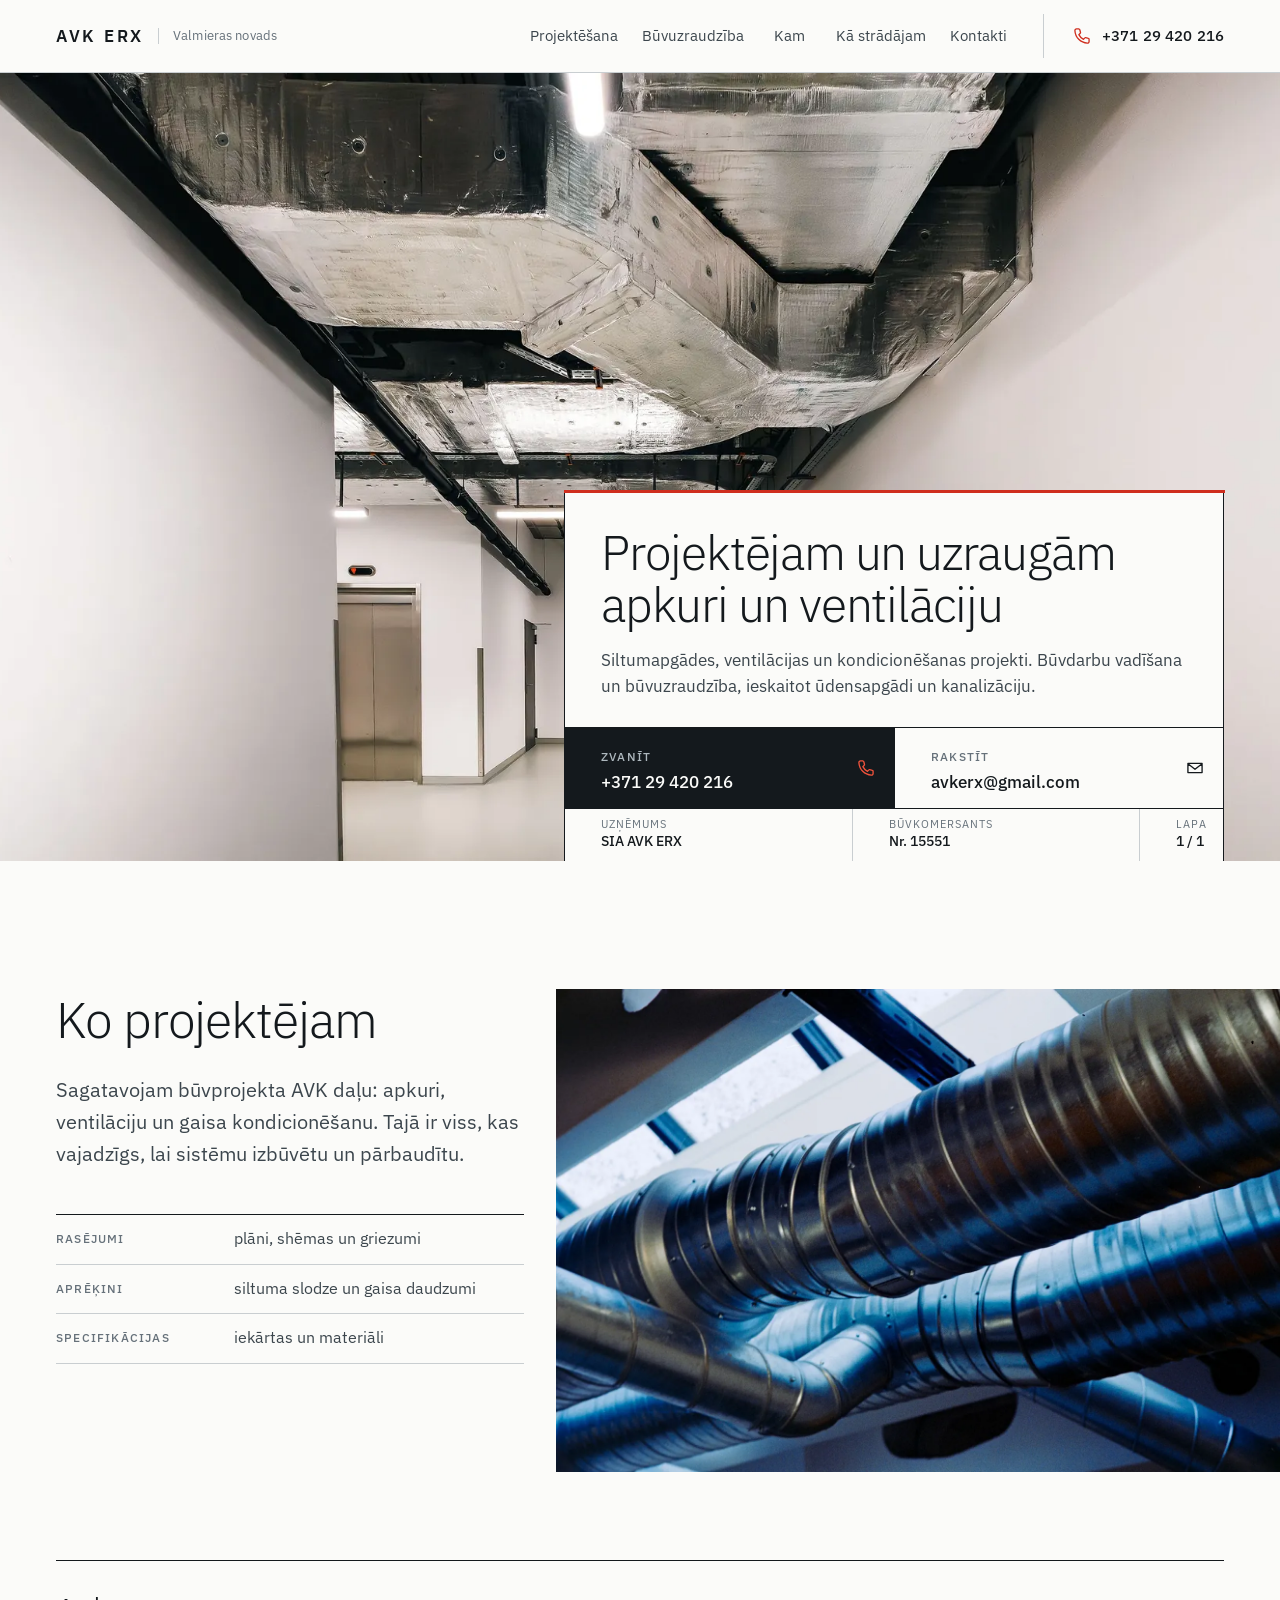
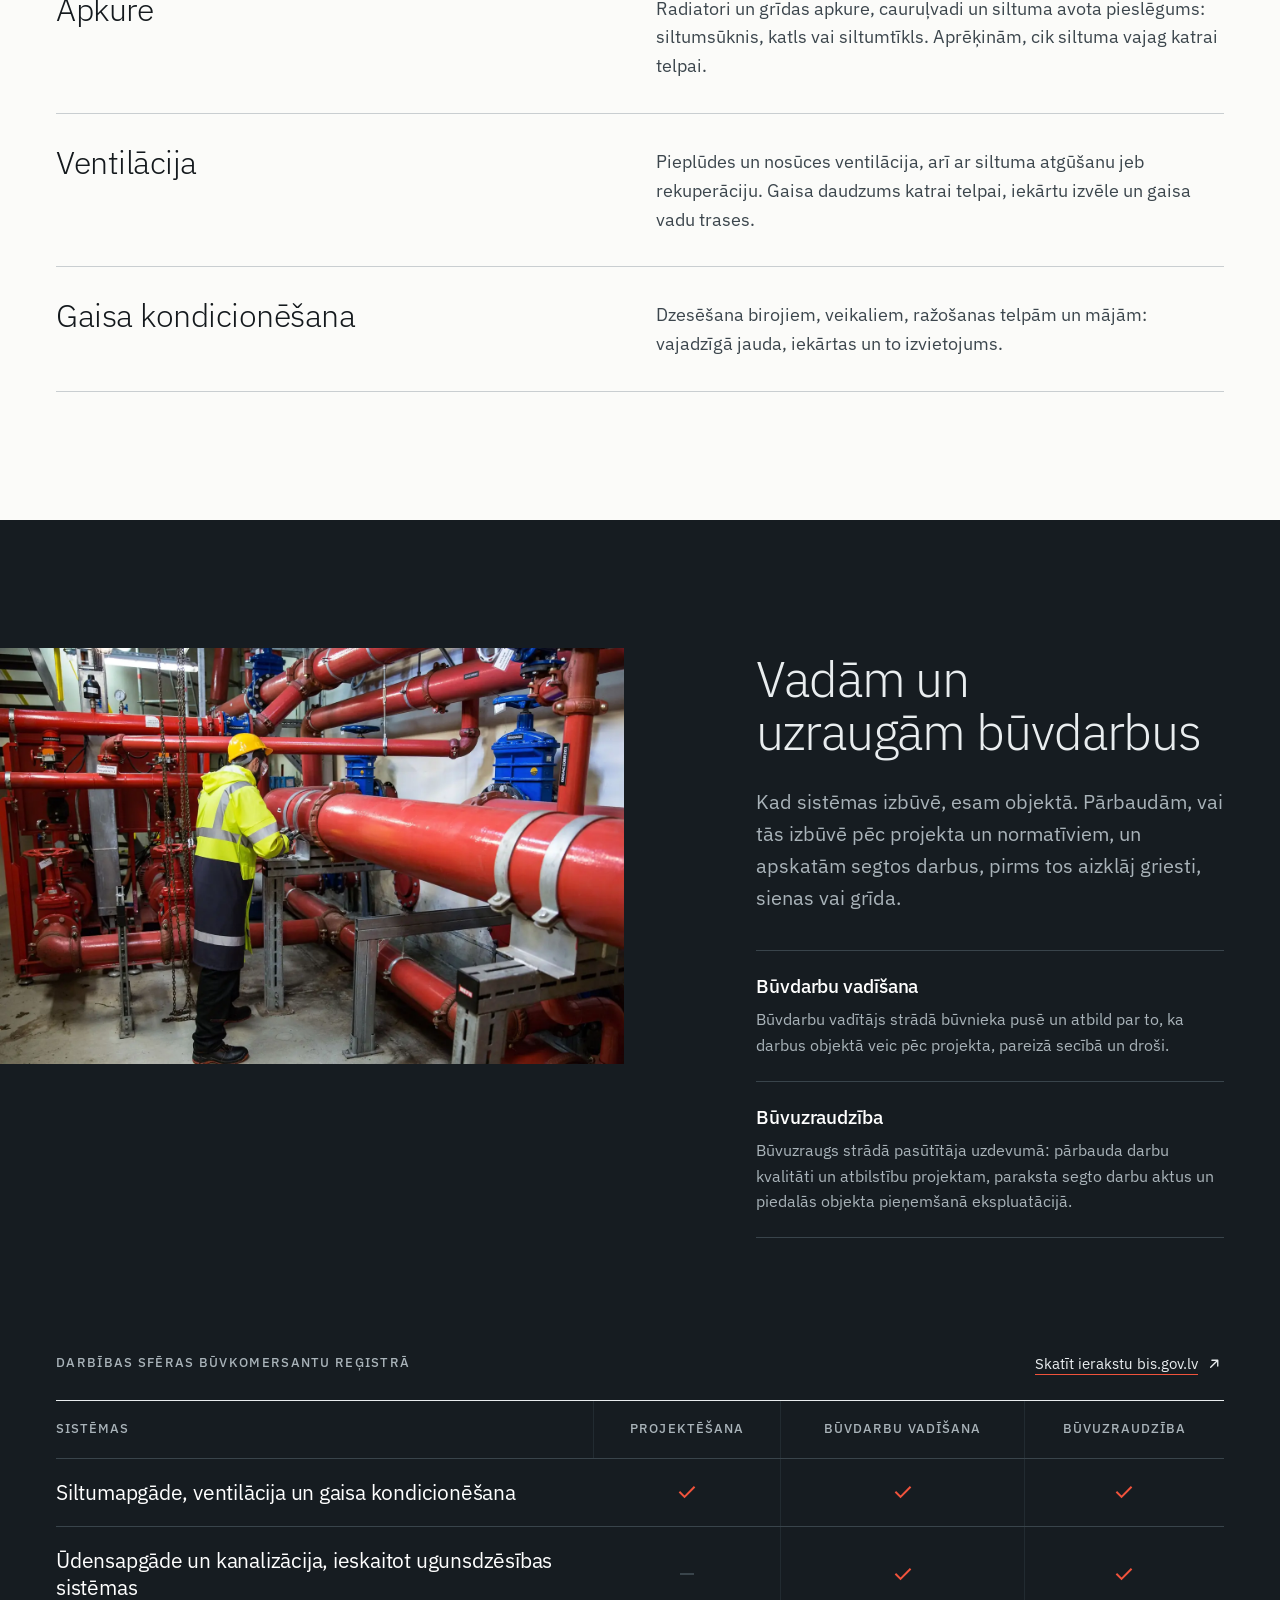
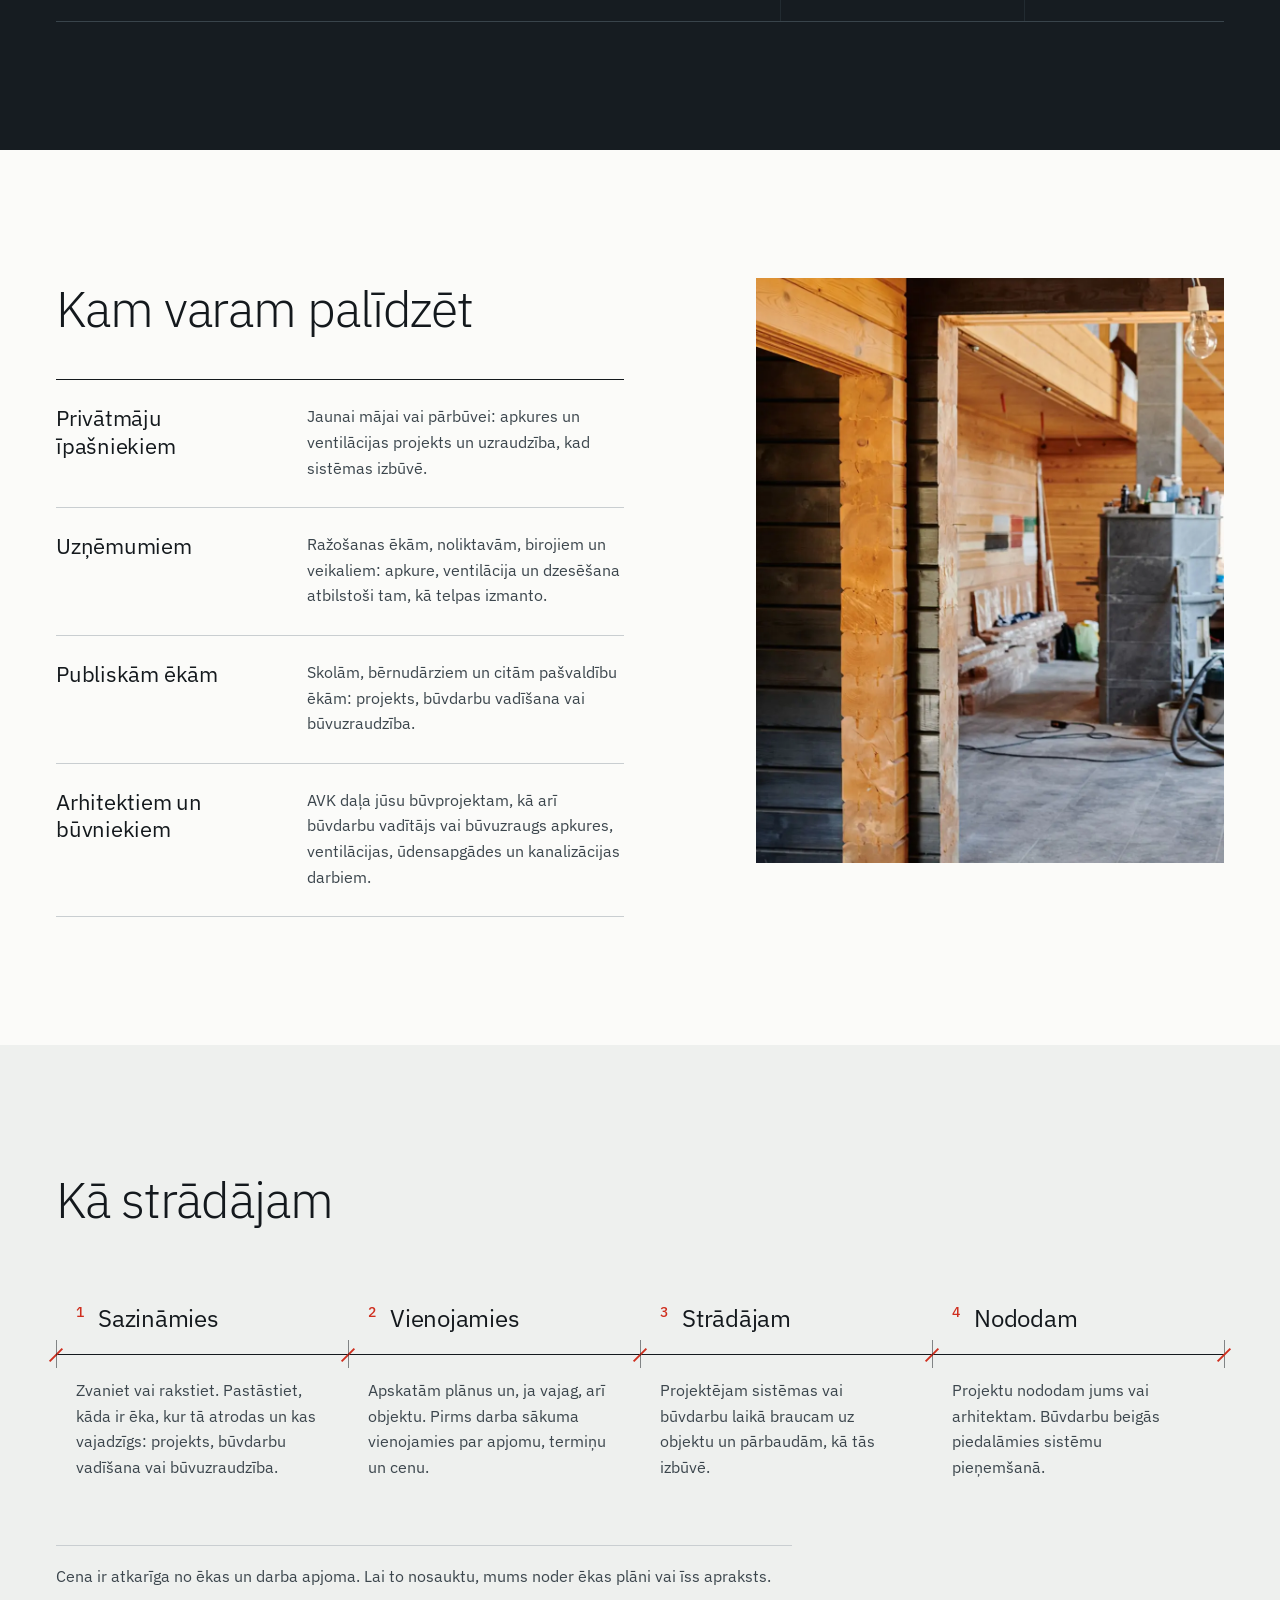
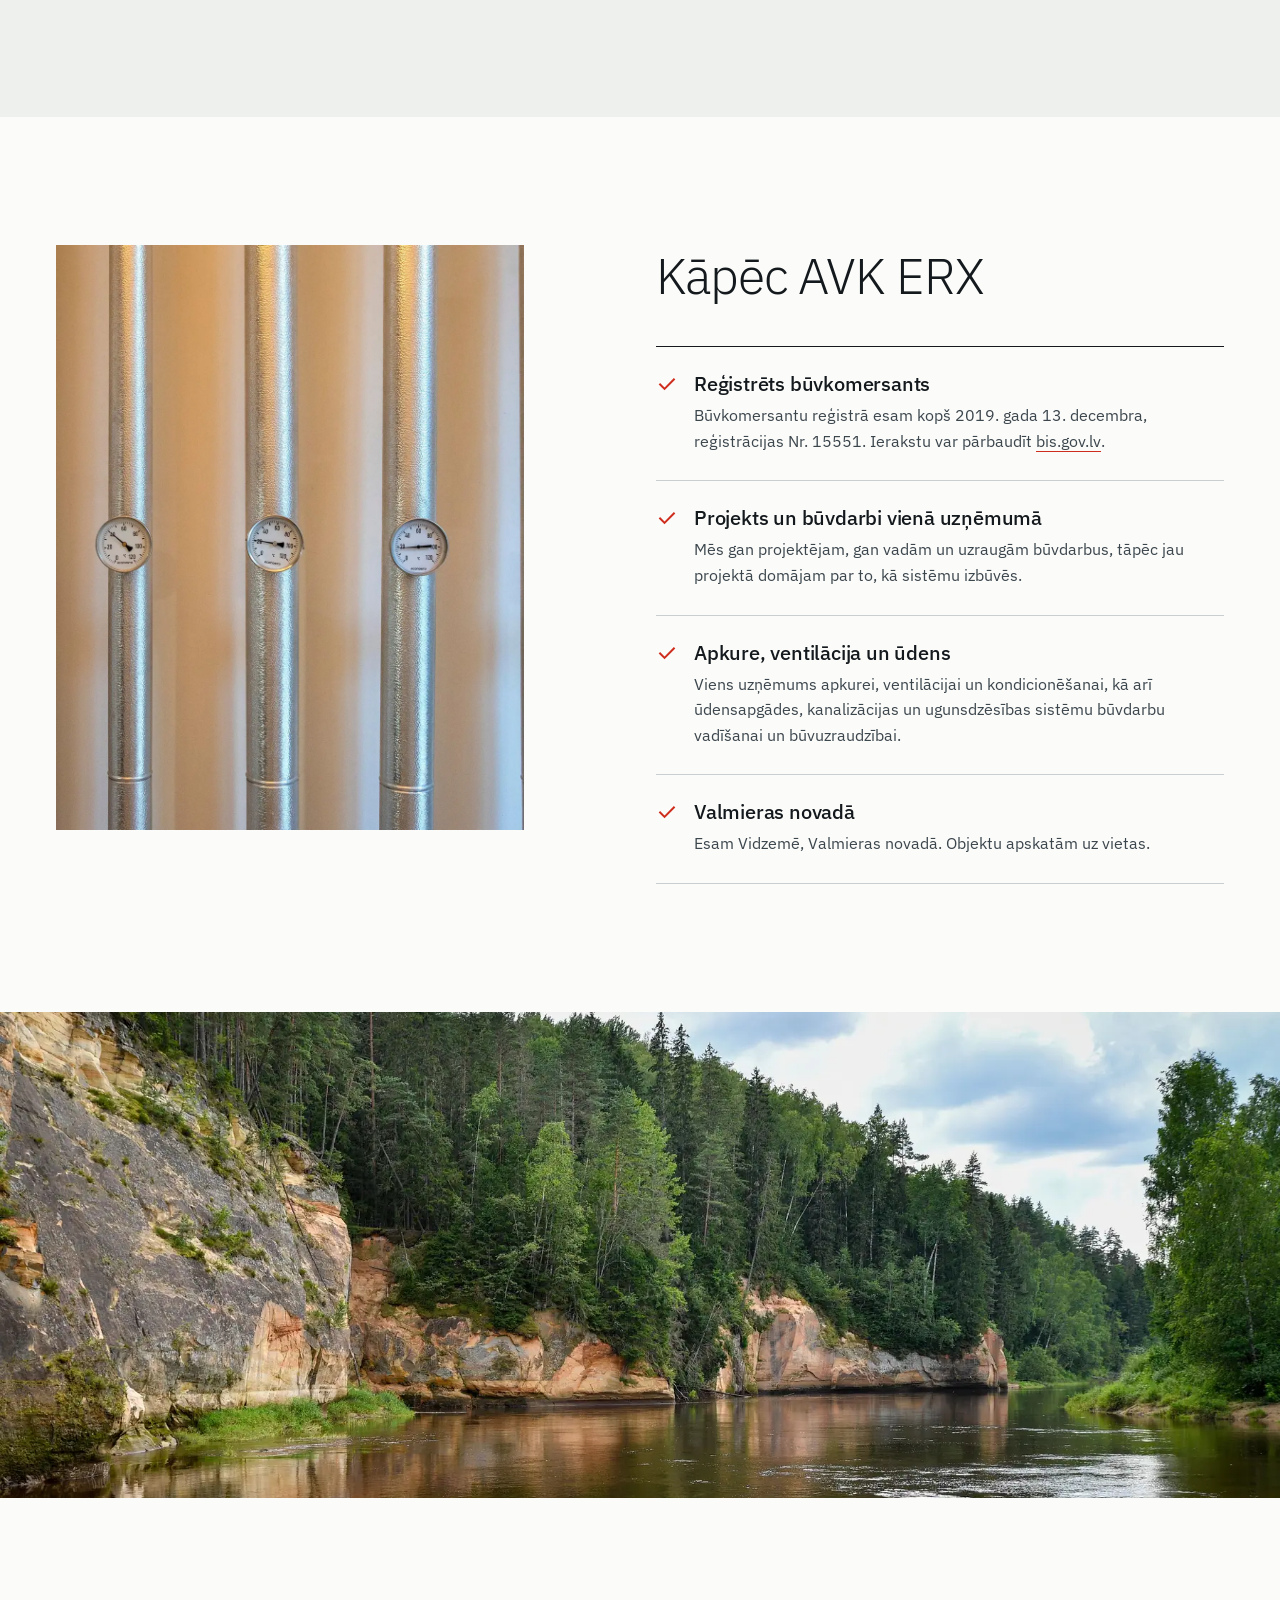
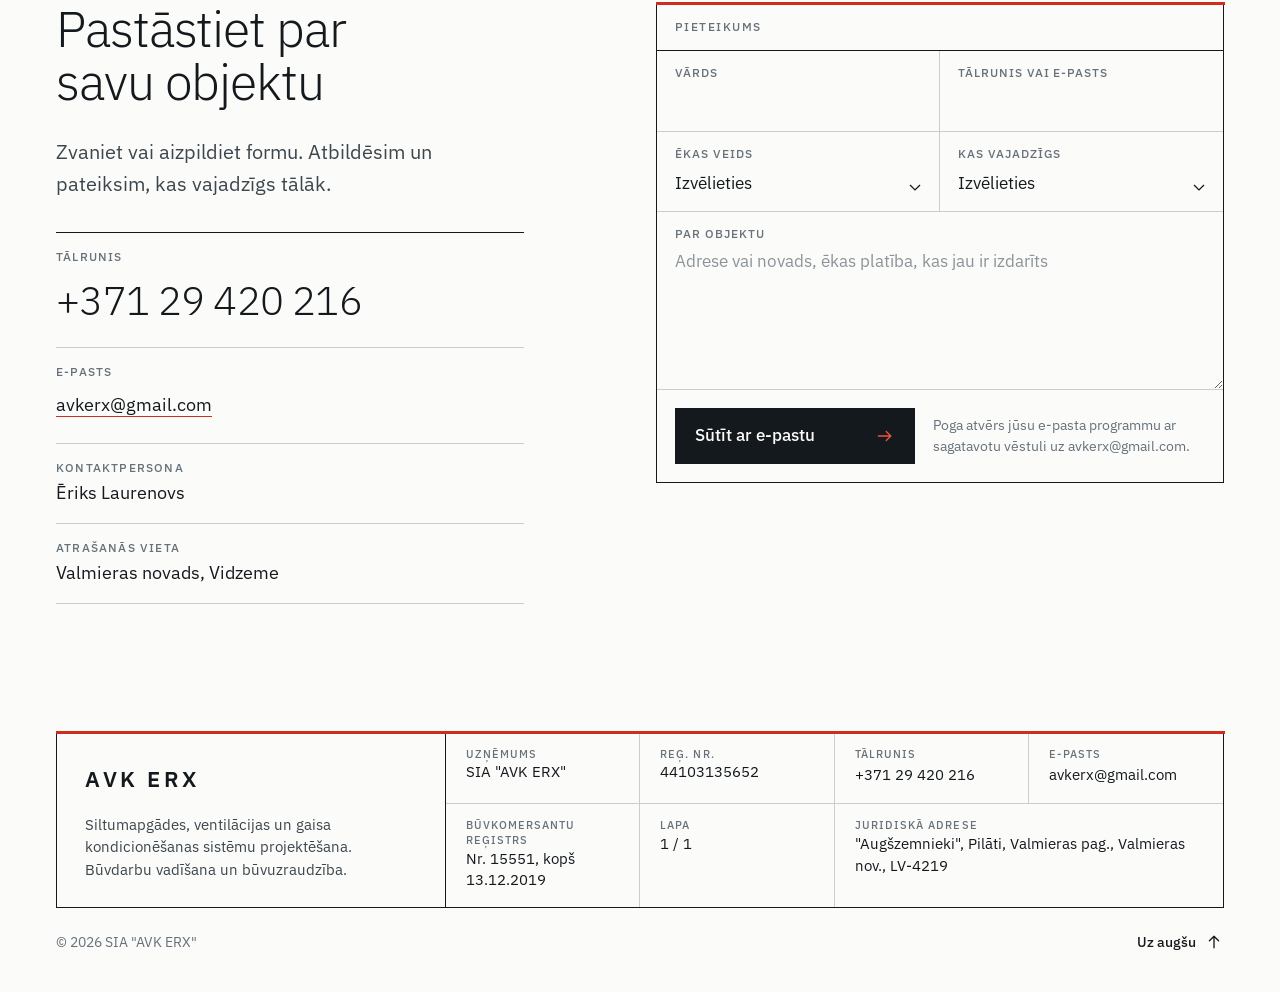
==== index.html @ 00ef5e07 "Homepage concept avk-erx" ====
<!doctype html>
<html lang="lv">
<head>
<meta charset="utf-8">
<meta name="viewport" content="width=device-width, initial-scale=1">
<title>AVK ERX: apkures un ventilācijas projektēšana un būvuzraudzība, Valmieras novads</title>
<meta name="description" content="SIA AVK ERX projektē siltumapgādes, ventilācijas un kondicionēšanas sistēmas, vada un uzrauga būvdarbus. Valmieras novads, tālr. +371 29 420 216.">
<meta name="robots" content="noindex">
<meta name="theme-color" content="#FBFBF9">
<meta property="og:type" content="website">
<meta property="og:locale" content="lv_LV">
<meta property="og:title" content="AVK ERX: apkures un ventilācijas projektēšana un būvuzraudzība">
<meta property="og:description" content="Siltumapgādes, ventilācijas un gaisa kondicionēšanas sistēmu projekti. Būvdarbu vadīšana un būvuzraudzība. Valmieras novads.">
<link rel="icon" href="favicon.svg" type="image/svg+xml">
<link rel="icon" href="favicon-32.png" sizes="32x32" type="image/png">
<link rel="apple-touch-icon" href="apple-touch-icon.png">
<link rel="preload" href="fonts/plex-latin-wght-normal.woff2" as="font" type="font/woff2" crossorigin>
<link rel="preload" href="fonts/plex-latin-ext-wght-normal.woff2" as="font" type="font/woff2" crossorigin>
<link rel="stylesheet" href="styles.css">
<script type="application/ld+json">
{
  "@context": "https://schema.org",
  "@type": "LocalBusiness",
  "name": "AVK ERX",
  "legalName": "SIA \"AVK ERX\"",
  "description": "Siltumapgādes, ventilācijas un gaisa kondicionēšanas sistēmu projektēšana; šo sistēmu būvdarbu vadīšana un būvuzraudzība; ūdensapgādes un kanalizācijas sistēmu (ieskaitot ugunsdzēsības sistēmas) būvdarbu vadīšana un būvuzraudzība.",
  "telephone": "+37129420216",
  "email": "avkerx@gmail.com",
  "address": {
    "@type": "PostalAddress",
    "streetAddress": "\"Augšzemnieki\", Pilāti",
    "addressLocality": "Valmieras pagasts",
    "addressRegion": "Valmieras novads",
    "postalCode": "LV-4219",
    "addressCountry": "LV"
  },
  "identifier": [
    {"@type": "PropertyValue", "propertyID": "Uzņēmumu reģistra reģistrācijas numurs", "value": "44103135652"},
    {"@type": "PropertyValue", "propertyID": "Būvkomersanta reģistrācijas numurs", "value": "15551"}
  ],
  "knowsAbout": [
    "Siltumapgādes, ventilācijas un gaisa kondicionēšanas sistēmu projektēšana",
    "Siltumapgādes, ventilācijas un gaisa kondicionēšanas sistēmu būvdarbu vadīšana un būvuzraudzība",
    "Ūdensapgādes un kanalizācijas sistēmu (ieskaitot ugunsdzēsības sistēmas) būvdarbu vadīšana un būvuzraudzība"
  ]
}
</script>
</head>
<body>
<a class="skip" href="#saturs">Pāriet uz saturu</a>

<header class="hdr">
  <div class="wrap hdr__in">
    <a class="brand" href="#sakums" aria-label="AVK ERX, uz lapas sākumu">
      <span class="brand__mark">AVK ERX</span>
      <span class="brand__place">Valmieras novads</span>
    </a>
    <nav class="nav" aria-label="Galvenā izvēlne">
      <a href="#projektesana">Projektēšana</a>
      <a href="#uzraudziba">Būvuzraudzība</a>
      <a href="#kam">Kam</a>
      <a href="#process">Kā strādājam</a>
      <a href="#kontakti">Kontakti</a>
    </nav>
    <a class="hdr__tel" href="tel:+37129420216">
      <svg class="ico" viewBox="0 0 24 24" aria-hidden="true"><path d="M8.2 3.5H5.4A1.9 1.9 0 0 0 3.5 5.6c.5 8.1 6.8 14.4 14.9 14.9a1.9 1.9 0 0 0 2.1-1.9v-2.8a1 1 0 0 0-.8-1l-3.3-.8a1 1 0 0 0-1 .3l-1.6 1.7a12.4 12.4 0 0 1-5.6-5.6l1.7-1.6a1 1 0 0 0 .3-1l-.8-3.3a1 1 0 0 0-1-.8z"/></svg>
      <span>+371 29 420 216</span>
    </a>
    <div class="hdr__mobile">
      <a class="iconbtn" href="tel:+37129420216" aria-label="Zvanīt +371 29 420 216">
        <svg class="ico" viewBox="0 0 24 24" aria-hidden="true"><path d="M8.2 3.5H5.4A1.9 1.9 0 0 0 3.5 5.6c.5 8.1 6.8 14.4 14.9 14.9a1.9 1.9 0 0 0 2.1-1.9v-2.8a1 1 0 0 0-.8-1l-3.3-.8a1 1 0 0 0-1 .3l-1.6 1.7a12.4 12.4 0 0 1-5.6-5.6l1.7-1.6a1 1 0 0 0 .3-1l-.8-3.3a1 1 0 0 0-1-.8z"/></svg>
      </a>
      <button class="menubtn" type="button" aria-expanded="false" aria-controls="izvelne">
        <svg class="ico ico--open" viewBox="0 0 24 24" aria-hidden="true"><path d="M4 8.5h16M4 15.5h16"/></svg>
        <svg class="ico ico--close" viewBox="0 0 24 24" aria-hidden="true"><path d="M6 6l12 12M18 6L6 18"/></svg>
        <span class="menubtn__t">Izvēlne</span>
      </button>
    </div>
  </div>
  <div class="menu" id="izvelne" hidden>
    <nav class="wrap menu__in" aria-label="Izvēlne">
      <a href="#projektesana">Projektēšana</a>
      <a href="#uzraudziba">Būvdarbu vadīšana un būvuzraudzība</a>
      <a href="#kam">Kam varam palīdzēt</a>
      <a href="#process">Kā strādājam</a>
      <a href="#kapec">Kāpēc AVK ERX</a>
      <a href="#kontakti">Kontakti</a>
      <div class="menu__contact">
        <a href="tel:+37129420216">+371 29 420 216</a>
        <a href="mailto:avkerx@gmail.com">avkerx@gmail.com</a>
      </div>
    </nav>
  </div>
</header>

<main id="saturs">

  <section class="hero" id="sakums" aria-labelledby="virsraksts">
    <picture class="hero__photo">
      <source media="(min-width: 640px)" srcset="img/hero-d.webp" width="1800" height="1013">
      <img src="img/hero-m.webp" width="960" height="1600" fetchpriority="high"
           alt="Gaitenis ar vēl atvērtiem griestiem: virs baltajām sienām redzami izolēti gaisa vadi un kabeļu trases">
    </picture>
    <div class="wrap hero__dock">
      <div class="tb">
        <h1 class="tb__title" id="virsraksts">Projektējam un uzraugām apkuri un ventilāciju</h1>
        <p class="tb__lead">Siltumapgādes, ventilācijas un kondicionēšanas projekti. Būvdarbu vadīšana un būvuzraudzība, ieskaitot ūdensapgādi un kanalizāciju.</p>
        <div class="tb__acts">
          <a class="tb__act tb__act--main" href="tel:+37129420216">
            <span class="tb__k">Zvanīt</span>
            <span class="tb__v">+371 29 420 216</span>
            <svg class="ico" viewBox="0 0 24 24" aria-hidden="true"><path d="M8.2 3.5H5.4A1.9 1.9 0 0 0 3.5 5.6c.5 8.1 6.8 14.4 14.9 14.9a1.9 1.9 0 0 0 2.1-1.9v-2.8a1 1 0 0 0-.8-1l-3.3-.8a1 1 0 0 0-1 .3l-1.6 1.7a12.4 12.4 0 0 1-5.6-5.6l1.7-1.6a1 1 0 0 0 .3-1l-.8-3.3a1 1 0 0 0-1-.8z"/></svg>
          </a>
          <a class="tb__act" href="mailto:avkerx@gmail.com">
            <span class="tb__k">Rakstīt</span>
            <span class="tb__v">avkerx@gmail.com</span>
            <svg class="ico" viewBox="0 0 24 24" aria-hidden="true"><path d="M3.5 6.5h17v11h-17z M3.5 7l8.5 6.5L20.5 7"/></svg>
          </a>
        </div>
        <dl class="tb__meta">
          <div><dt>Uzņēmums</dt><dd>SIA AVK ERX</dd></div>
          <div><dt>Būvkomersants</dt><dd>Nr. 15551</dd></div>
          <div class="tb__sheet"><dt>Lapa</dt><dd>1 / 1</dd></div>
        </dl>
      </div>
    </div>
  </section>

  <section class="sec" id="projektesana" aria-labelledby="h-proj">
    <div class="wrap">
      <div class="duo">
        <div class="duo__text">
          <h2 id="h-proj">Ko projektējam</h2>
          <p class="lead">Sagatavojam būvprojekta AVK daļu: apkuri, ventilāciju un gaisa kondicionēšanu. Tajā ir viss, kas vajadzīgs, lai sistēmu izbūvētu un pārbaudītu.</p>
          <dl class="parts">
            <div><dt>Rasējumi</dt><dd>plāni, shēmas un griezumi</dd></div>
            <div><dt>Aprēķini</dt><dd>siltuma slodze un gaisa daudzumi</dd></div>
            <div><dt>Specifikācijas</dt><dd>iekārtas un materiāli</dd></div>
          </dl>
        </div>
        <figure class="duo__media duo__media--wide duo__media--bleed-r">
          <img src="img/vent.webp" width="1500" height="1000" loading="lazy" decoding="async"
               alt="Spirālveida cinkota skārda gaisa vadi zem griestiem ar jumta logiem">
        </figure>
      </div>

      <div class="spec">
        <div class="spec__row">
          <h3 class="spec__term">Apkure</h3>
          <p>Radiatori un grīdas apkure, cauruļvadi un siltuma avota pieslēgums: siltumsūknis, katls vai siltumtīkls. Aprēķinām, cik siltuma vajag katrai telpai.</p>
        </div>
        <div class="spec__row">
          <h3 class="spec__term">Ventilācija</h3>
          <p>Pieplūdes un nosūces ventilācija, arī ar siltuma atgūšanu jeb rekuperāciju. Gaisa daudzums katrai telpai, iekārtu izvēle un gaisa vadu trases.</p>
        </div>
        <div class="spec__row">
          <h3 class="spec__term">Gaisa kondicionēšana</h3>
          <p>Dzesēšana birojiem, veikaliem, ražošanas telpām un mājām: vajadzīgā jauda, iekārtas un to izvietojums.</p>
        </div>
      </div>
    </div>
  </section>

  <section class="sec sec--dark" id="uzraudziba" aria-labelledby="h-uzr">
    <div class="wrap">
      <div class="duo duo--rev">
        <figure class="duo__media duo__media--wide duo__media--bleed-l">
          <img src="img/site.webp" width="1500" height="1000" loading="lazy" decoding="async"
               alt="Inženieris ķiverē pārbauda vārstu tehniskajā telpā ar sarkaniem cauruļvadiem">
        </figure>
        <div class="duo__text">
          <h2 id="h-uzr">Vadām un uzraugām būvdarbus</h2>
          <p class="lead">Kad sistēmas izbūvē, esam objektā. Pārbaudām, vai tās izbūvē pēc projekta un normatīviem, un apskatām segtos darbus, pirms tos aizklāj griesti, sienas vai grīda.</p>
          <div class="roles">
            <div class="role">
              <h3>Būvdarbu vadīšana</h3>
              <p>Būvdarbu vadītājs strādā būvnieka pusē un atbild par to, ka darbus objektā veic pēc projekta, pareizā secībā un droši.</p>
            </div>
            <div class="role">
              <h3>Būvuzraudzība</h3>
              <p>Būvuzraugs strādā pasūtītāja uzdevumā: pārbauda darbu kvalitāti un atbilstību projektam, paraksta segto darbu aktus un piedalās objekta pieņemšanā ekspluatācijā.</p>
            </div>
          </div>
        </div>
      </div>

      <figure class="matrix">
        <figcaption class="matrix__cap">
          <span>Darbības sfēras Būvkomersantu reģistrā</span>
          <a class="matrix__link" href="https://bis.gov.lv/bisp/lv/construction_companies/15511" target="_blank" rel="noopener">Skatīt ierakstu bis.gov.lv
            <svg class="ico" viewBox="0 0 24 24" aria-hidden="true"><path d="M8 16 16.5 7.5M9.5 7.5h7v7"/></svg></a>
        </figcaption>
        <table>
          <thead>
            <tr>
              <th scope="col">Sistēmas</th>
              <th scope="col">Projektēšana</th>
              <th scope="col">Būvdarbu vadīšana</th>
              <th scope="col">Būvuzraudzība</th>
            </tr>
          </thead>
          <tbody>
            <tr>
              <th scope="row">Siltumapgāde, ventilācija un gaisa kondicionēšana</th>
              <td data-k="Projektēšana"><svg class="tick" viewBox="0 0 24 24" role="img" aria-label="jā"><path d="M4.5 12.5l4.8 4.8L19.5 7"/></svg></td>
              <td data-k="Būvdarbu vadīšana"><svg class="tick" viewBox="0 0 24 24" role="img" aria-label="jā"><path d="M4.5 12.5l4.8 4.8L19.5 7"/></svg></td>
              <td data-k="Būvuzraudzība"><svg class="tick" viewBox="0 0 24 24" role="img" aria-label="jā"><path d="M4.5 12.5l4.8 4.8L19.5 7"/></svg></td>
            </tr>
            <tr>
              <th scope="row">Ūdensapgāde un kanalizācija, ieskaitot ugunsdzēsības sistēmas</th>
              <td data-k="Projektēšana"><span class="no" aria-hidden="true"></span><span class="vh">nē</span></td>
              <td data-k="Būvdarbu vadīšana"><svg class="tick" viewBox="0 0 24 24" role="img" aria-label="jā"><path d="M4.5 12.5l4.8 4.8L19.5 7"/></svg></td>
              <td data-k="Būvuzraudzība"><svg class="tick" viewBox="0 0 24 24" role="img" aria-label="jā"><path d="M4.5 12.5l4.8 4.8L19.5 7"/></svg></td>
            </tr>
          </tbody>
        </table>
      </figure>
    </div>
  </section>

  <section class="sec" id="kam" aria-labelledby="h-kam">
    <div class="wrap">
      <div class="duo duo--who">
        <div class="duo__text">
          <h2 id="h-kam">Kam varam palīdzēt</h2>
          <ul class="index">
            <li>
              <h3>Privātmāju īpašniekiem</h3>
              <p>Jaunai mājai vai pārbūvei: apkures un ventilācijas projekts un uzraudzība, kad sistēmas izbūvē.</p>
            </li>
            <li>
              <h3>Uzņēmumiem</h3>
              <p>Ražošanas ēkām, noliktavām, birojiem un veikaliem: apkure, ventilācija un dzesēšana atbilstoši tam, kā telpas izmanto.</p>
            </li>
            <li>
              <h3>Publiskām ēkām</h3>
              <p>Skolām, bērnudārziem un citām pašvaldību ēkām: projekts, būvdarbu vadīšana vai būvuzraudzība.</p>
            </li>
            <li>
              <h3>Arhitektiem un būvniekiem</h3>
              <p>AVK daļa jūsu būvprojektam, kā arī būvdarbu vadītājs vai būvuzraugs apkures, ventilācijas, ūdensapgādes un kanalizācijas darbiem.</p>
            </li>
          </ul>
        </div>
        <figure class="duo__media duo__media--tall">
          <img src="img/house.webp" width="1000" height="1307" loading="lazy" decoding="async"
               alt="Guļbūves māja pārbūves laikā: koka sienas, podiņu krāsns un atvērta durvju aile">
        </figure>
      </div>
    </div>
  </section>

  <section class="sec sec--zinc" id="process" aria-labelledby="h-proc">
    <div class="wrap">
      <h2 id="h-proc">Kā strādājam</h2>
      <div class="chainwrap">
      <ol class="chain">
        <li class="chain__seg">
          <h3 class="chain__t"><span class="chain__n">1</span>Sazināmies</h3>
          <p>Zvaniet vai rakstiet. Pastāstiet, kāda ir ēka, kur tā atrodas un kas vajadzīgs: projekts, būvdarbu vadīšana vai būvuzraudzība.</p>
        </li>
        <li class="chain__seg">
          <h3 class="chain__t"><span class="chain__n">2</span>Vienojamies</h3>
          <p>Apskatām plānus un, ja vajag, arī objektu. Pirms darba sākuma vienojamies par apjomu, termiņu un cenu.</p>
        </li>
        <li class="chain__seg">
          <h3 class="chain__t"><span class="chain__n">3</span>Strādājam</h3>
          <p>Projektējam sistēmas vai būvdarbu laikā braucam uz objektu un pārbaudām, kā tās izbūvē.</p>
        </li>
        <li class="chain__seg">
          <h3 class="chain__t"><span class="chain__n">4</span>Nododam</h3>
          <p>Projektu nododam jums vai arhitektam. Būvdarbu beigās piedalāmies sistēmu pieņemšanā.</p>
        </li>
      </ol>
      </div>
      <p class="note">Cena ir atkarīga no ēkas un darba apjoma. Lai to nosauktu, mums noder ēkas plāni vai īss apraksts.</p>
    </div>
  </section>

  <section class="sec" id="kapec" aria-labelledby="h-kapec">
    <div class="wrap">
      <div class="duo duo--why">
        <figure class="duo__media duo__media--tall">
          <img src="img/heat.webp" width="1000" height="1234" loading="lazy" decoding="async"
               alt="Izolētas caurules uz sienas, uz katras termometrs">
        </figure>
        <div class="duo__text">
          <h2 id="h-kapec">Kāpēc AVK ERX</h2>
          <ul class="checks">
            <li>
              <svg class="tick" viewBox="0 0 24 24" aria-hidden="true"><path d="M4.5 12.5l4.8 4.8L19.5 7"/></svg>
              <div>
                <h3>Reģistrēts būvkomersants</h3>
                <p>Būvkomersantu reģistrā esam kopš 2019. gada 13. decembra, reģistrācijas Nr. 15551. Ierakstu var pārbaudīt <a href="https://bis.gov.lv/bisp/lv/construction_companies/15511" target="_blank" rel="noopener">bis.gov.lv</a>.</p>
              </div>
            </li>
            <li>
              <svg class="tick" viewBox="0 0 24 24" aria-hidden="true"><path d="M4.5 12.5l4.8 4.8L19.5 7"/></svg>
              <div>
                <h3>Projekts un būvdarbi vienā uzņēmumā</h3>
                <p>Mēs gan projektējam, gan vadām un uzraugām būvdarbus, tāpēc jau projektā domājam par to, kā sistēmu izbūvēs.</p>
              </div>
            </li>
            <li>
              <svg class="tick" viewBox="0 0 24 24" aria-hidden="true"><path d="M4.5 12.5l4.8 4.8L19.5 7"/></svg>
              <div>
                <h3>Apkure, ventilācija un ūdens</h3>
                <p>Viens uzņēmums apkurei, ventilācijai un kondicionēšanai, kā arī ūdensapgādes, kanalizācijas un ugunsdzēsības sistēmu būvdarbu vadīšanai un būvuzraudzībai.</p>
              </div>
            </li>
            <li>
              <svg class="tick" viewBox="0 0 24 24" aria-hidden="true"><path d="M4.5 12.5l4.8 4.8L19.5 7"/></svg>
              <div>
                <h3>Valmieras novadā</h3>
                <p>Esam Vidzemē, Valmieras novadā. Objektu apskatām uz vietas.</p>
              </div>
            </li>
          </ul>
        </div>
      </div>
    </div>
  </section>

  <section class="contact" id="kontakti" aria-labelledby="h-kont">
    <figure class="band">
      <img src="img/gauja.webp" width="1800" height="770" loading="lazy" decoding="async"
           alt="Gaujas krasts Vidzemē: smilšakmens klintis, priedes un rāma upe">
    </figure>
    <div class="wrap contact__grid">
      <div class="contact__info">
        <h2 id="h-kont">Pastāstiet par savu objektu</h2>
        <p class="lead">Zvaniet vai aizpildiet formu. Atbildēsim un pateiksim, kas vajadzīgs tālāk.</p>
        <dl class="cinfo">
          <div class="cinfo__row cinfo__row--tel">
            <dt>Tālrunis</dt>
            <dd><a class="cinfo__tel" href="tel:+37129420216">+371 29 420 216</a></dd>
          </div>
          <div class="cinfo__row">
            <dt>E-pasts</dt>
            <dd><a class="cinfo__link" href="mailto:avkerx@gmail.com">avkerx@gmail.com</a></dd>
          </div>
          <div class="cinfo__row">
            <dt>Kontaktpersona</dt>
            <dd>Ēriks Laurenovs</dd>
          </div>
          <div class="cinfo__row">
            <dt>Atrašanās vieta</dt>
            <dd>Valmieras novads, Vidzeme</dd>
          </div>
        </dl>
      </div>

      <form class="form" id="forma" novalidate aria-labelledby="h-forma">
        <h3 class="form__title" id="h-forma">Pieteikums</h3>
        <div class="form__grid">
          <div class="field">
            <label for="f-vards">Vārds</label>
            <input id="f-vards" name="vards" type="text" autocomplete="name" required aria-describedby="e-vards">
            <p class="field__err" id="e-vards" hidden></p>
          </div>
          <div class="field">
            <label for="f-kontakts">Tālrunis vai e-pasts</label>
            <input id="f-kontakts" name="kontakts" type="text" autocomplete="email" inputmode="email" required aria-describedby="e-kontakts">
            <p class="field__err" id="e-kontakts" hidden></p>
          </div>
          <div class="field">
            <label for="f-eka">Ēkas veids</label>
            <select id="f-eka" name="eka">
              <option value="">Izvēlieties</option>
              <option>Privātmāja</option>
              <option>Daudzdzīvokļu māja</option>
              <option>Uzņēmuma ēka</option>
              <option>Publiska ēka</option>
              <option>Cits</option>
            </select>
          </div>
          <div class="field">
            <label for="f-vajag">Kas vajadzīgs</label>
            <select id="f-vajag" name="vajag">
              <option value="">Izvēlieties</option>
              <option>Projekts</option>
              <option>Būvdarbu vadīšana</option>
              <option>Būvuzraudzība</option>
              <option>Vēl nezinu</option>
            </select>
          </div>
          <div class="field field--wide">
            <label for="f-zina">Par objektu</label>
            <textarea id="f-zina" name="zina" rows="5" required aria-describedby="e-zina" placeholder="Adrese vai novads, ēkas platība, kas jau ir izdarīts"></textarea>
            <p class="field__err" id="e-zina" hidden></p>
          </div>
        </div>
        <div class="form__foot">
          <button class="form__btn" type="submit">
            <span>Sūtīt ar e-pastu</span>
            <svg class="ico" viewBox="0 0 24 24" aria-hidden="true"><path d="M4 12h15M13.5 6.5 19 12l-5.5 5.5"/></svg>
          </button>
          <p class="form__hint">Poga atvērs jūsu e-pasta programmu ar sagatavotu vēstuli uz avkerx@gmail.com.</p>
        </div>
        <p class="form__done" id="form-done" role="status" hidden>Ja e-pasta programma neatvērās, rakstiet uz <a href="mailto:avkerx@gmail.com">avkerx@gmail.com</a> vai zvaniet <a href="tel:+37129420216">+371 29 420 216</a>.</p>
      </form>
    </div>
  </section>

</main>

<footer class="foot">
  <div class="wrap">
    <div class="stamp">
      <div class="stamp__head">
        <span class="stamp__mark">AVK ERX</span>
        <span class="stamp__what">Siltumapgādes, ventilācijas un gaisa kondicionēšanas sistēmu projektēšana. Būvdarbu vadīšana un būvuzraudzība.</span>
      </div>
      <div class="stamp__body">
        <dl class="stamp__grid">
          <div><dt>Uzņēmums</dt><dd>SIA "AVK ERX"</dd></div>
          <div><dt>Reģ. Nr.</dt><dd>44103135652</dd></div>
          <div class="stamp__wide-s"><dt>Tālrunis</dt><dd><a href="tel:+37129420216">+371 29 420 216</a></dd></div>
          <div class="stamp__wide-s"><dt>E-pasts</dt><dd><a href="mailto:avkerx@gmail.com">avkerx@gmail.com</a></dd></div>
          <div><dt>Būvkomersantu reģistrs</dt><dd>Nr. 15551, kopš 13.12.2019</dd></div>
          <div><dt>Lapa</dt><dd>1 / 1</dd></div>
          <div class="stamp__addr"><dt>Juridiskā adrese</dt><dd>"Augšzemnieki", Pilāti, Valmieras pag., Valmieras nov., LV-4219</dd></div>
        </dl>
      </div>
    </div>
    <div class="foot__end">
      <span>© 2026 SIA "AVK ERX"</span>
      <a class="totop" href="#sakums">Uz augšu
        <svg class="ico" viewBox="0 0 24 24" aria-hidden="true"><path d="M12 19V5M6.5 10.5 12 5l5.5 5.5"/></svg></a>
    </div>
  </div>
</footer>

<script src="script.js" defer></script>
</body>
</html>
---- styles.css ----
/* AVK ERX. Art direction: the engineering drawing sheet. Ink hairlines on white paper,
   one title block, one checker's red. Photos are views placed on the sheet. */

@font-face {
  font-family: "Plex";
  font-style: normal;
  font-display: swap;
  font-weight: 100 700;
  src: url(fonts/plex-latin-ext-wght-normal.woff2) format("woff2");
  unicode-range: U+0100-02BA, U+02BD-02C5, U+02C7-02CC, U+02CE-02D7, U+02DD-02FF, U+0304, U+0308, U+0329, U+1D00-1DBF, U+1E00-1E9F, U+1EF2-1EFF, U+2020, U+20A0-20AB, U+20AD-20C0, U+2113, U+2C60-2C7F, U+A720-A7FF;
}
@font-face {
  font-family: "Plex";
  font-style: normal;
  font-display: swap;
  font-weight: 100 700;
  src: url(fonts/plex-latin-wght-normal.woff2) format("woff2");
  unicode-range: U+0000-00FF, U+0131, U+0152-0153, U+02BB-02BC, U+02C6, U+02DA, U+02DC, U+0304, U+0308, U+0329, U+2000-206F, U+20AC, U+2122, U+2191, U+2193, U+2212, U+2215, U+FEFF, U+FFFD;
}

:root {
  --paper: #FBFBF9;
  --zinc: #EEF0EE;
  --ink: #14191D;
  --ink-2: #3C464D;
  --steel: #66717A;
  --line: #C9CED1;
  --line-soft: #DEE2E3;
  --graphite: #161C21;
  --graphite-2: #222B31;
  --on-dark: #E9EDEF;
  --on-dark-2: #A9B3B9;
  --line-dark: #39444B;
  --red: #CF2E1E;
  --red-dark: #F0533C;
  --font: "Plex", system-ui, -apple-system, "Segoe UI", Roboto, Arial, sans-serif;
  --wrap: 1320px;
  --gut: 20px;
  --hdr: 56px;
  --sec: 76px;
  color-scheme: light;
}
@media (min-width: 640px) { :root { --gut: 32px; --sec: 96px; } }
@media (min-width: 1000px) { :root { --gut: 56px; --hdr: 72px; --sec: 128px; } }

*, *::before, *::after { box-sizing: border-box; }
html { -webkit-text-size-adjust: 100%; scroll-padding-top: calc(var(--hdr) + 8px); }
@media (prefers-reduced-motion: no-preference) { html { scroll-behavior: smooth; } }
body {
  margin: 0;
  background: var(--paper);
  color: var(--ink);
  font-family: var(--font);
  font-size: 17px;
  line-height: 1.6;
  font-weight: 400;
  -webkit-font-smoothing: antialiased;
  text-rendering: optimizeLegibility;
  overflow-x: clip;
}
@media (min-width: 1000px) { body { font-size: 18px; } }
img { display: block; max-width: 100%; height: auto; }
figure { margin: 0; }
h1, h2, h3, p, ul, ol, dl, dd { margin: 0; }
ul, ol { padding: 0; list-style: none; }
a { color: inherit; }
button, input, select, textarea { font: inherit; color: inherit; }
:focus-visible { outline: 2px solid var(--red); outline-offset: 3px; }
.sec--dark :focus-visible { outline-color: var(--red-dark); }
.vh { position: absolute !important; width: 1px; height: 1px; overflow: hidden; clip: rect(0 0 0 0); clip-path: inset(50%); white-space: nowrap; }
.skip { position: absolute; left: 12px; top: -60px; z-index: 100; background: var(--ink); color: var(--paper); padding: 12px 16px; text-decoration: none; }
.skip:focus { top: 12px; }

.wrap { width: 100%; max-width: calc(var(--wrap) + 2 * var(--gut)); margin: 0 auto; padding: 0 var(--gut); }
.ico { width: 20px; height: 20px; flex: none; fill: none; stroke: currentColor; stroke-width: 1.6; stroke-linecap: round; stroke-linejoin: round; }
.tick { width: 22px; height: 22px; flex: none; fill: none; stroke: var(--red); stroke-width: 2.2; stroke-linecap: square; stroke-linejoin: miter; }
.sec--dark .tick { stroke: var(--red-dark); }

/* ---------- type ---------- */
h2 {
  font-size: clamp(32px, 7.4vw, 50px);
  line-height: 1.06;
  font-weight: 300;
  letter-spacing: -0.022em;
  text-wrap: balance;
}
h3 { font-weight: 500; letter-spacing: -0.005em; }
.lead { color: var(--ink-2); font-size: 18px; line-height: 1.6; margin-top: 22px; max-width: 36em; }
@media (min-width: 1000px) { .lead { font-size: 20px; margin-top: 28px; } }

/* ---------- header ---------- */
.hdr {
  position: sticky; top: 0; z-index: 50;
  background: var(--paper);
  border-bottom: 1px solid var(--line);
}
.hdr__in { height: var(--hdr); display: flex; align-items: center; gap: 24px; }
.brand { display: flex; flex-direction: column; align-items: flex-start; justify-content: center; gap: 3px; text-decoration: none; min-height: 44px; margin-right: auto; }
.brand__mark { font-weight: 600; font-size: 17px; letter-spacing: 0.16em; white-space: nowrap; line-height: 1; }
.brand__place { display: block; font-size: 11.5px; color: var(--steel); letter-spacing: 0.02em; line-height: 1.1; white-space: nowrap; }
@media (min-width: 640px) {
  .brand { flex-direction: row; align-items: center; gap: 14px; }
  .brand__place { font-size: 13px; letter-spacing: 0.01em; padding-left: 14px; border-left: 1px solid var(--line); line-height: 1.2; }
}
.nav { display: none; }
.hdr__tel { display: none; }
.hdr__mobile { display: flex; align-items: center; gap: 8px; }
.iconbtn, .menubtn {
  height: 44px; min-width: 44px; display: inline-flex; align-items: center; justify-content: center; gap: 8px;
  border: 1px solid var(--line); background: transparent; border-radius: 0; text-decoration: none; cursor: pointer; padding: 0 12px;
}
.iconbtn { padding: 0; width: 44px; }
.menubtn__t { font-size: 15px; font-weight: 500; }
.menubtn .ico--close { display: none; }
.menubtn[aria-expanded="true"] .ico--open { display: none; }
.menubtn[aria-expanded="true"] .ico--close { display: block; }
.menu { border-top: 1px solid var(--line); background: var(--paper); max-height: calc(100svh - var(--hdr)); overflow-y: auto; }
.menu__in { display: flex; flex-direction: column; padding-top: 6px; padding-bottom: 20px; }
.menu__in > a { display: flex; align-items: center; min-height: 52px; border-bottom: 1px solid var(--line-soft); text-decoration: none; font-size: 18px; }
.menu__contact { display: flex; flex-direction: column; padding-top: 14px; }
.menu__contact a { min-height: 44px; display: flex; align-items: center; text-decoration: none; color: var(--ink-2); }
.menu__contact a:first-child { font-size: 22px; font-weight: 400; color: var(--ink); }
@media (min-width: 1000px) and (max-width: 1199px) {
  .brand { flex-direction: column; align-items: flex-start; gap: 3px; }
  .brand__place { font-size: 11.5px; padding-left: 0; border-left: 0; line-height: 1.1; }
  .hdr__in { gap: 28px !important; }
  .nav { gap: 16px !important; }
  .hdr__tel { padding-left: 20px !important; }
}
@media (min-width: 1000px) {
  .hdr__in { gap: 36px; }
  .nav { display: flex; gap: 24px; }
  .nav a { text-decoration: none; font-size: 15px; color: var(--ink-2); min-height: 44px; min-width: 44px; justify-content: center; display: flex; align-items: center; position: relative; }
  .nav a::after { content: ""; position: absolute; left: 0; right: 0; bottom: 8px; height: 1px; background: var(--red); transform: scaleX(0); transform-origin: left; transition: transform .25s ease; }
  .nav a:hover { color: var(--ink); }
  .nav a:hover::after { transform: scaleX(1); }
  .hdr__tel { display: inline-flex; align-items: center; gap: 10px; text-decoration: none; font-size: 15px; font-weight: 500; letter-spacing: 0.01em; min-height: 44px; padding-left: 28px; border-left: 1px solid var(--line); white-space: nowrap; }
  .nav a { white-space: nowrap; }
  .hdr__tel .ico { color: var(--red); }
  .hdr__mobile { display: none; }
  .menu { display: none !important; }
}

/* ---------- hero: photograph + title block ---------- */
.hero { position: relative; background: var(--paper); }
.hero__photo img { width: 100%; height: clamp(280px, 54svh, 600px); object-fit: cover; object-position: 50% 0%; }
.hero__dock { position: relative; margin-top: -88px; padding: 0 12px; }
.tb {
  position: relative;
  background: var(--paper);
  border: 1.5px solid var(--ink);
  animation: rise .7s cubic-bezier(.2,.7,.2,1) both .1s;
}
.tb::before { content: ""; position: absolute; left: -1.5px; right: -1.5px; top: -1.5px; height: 3px; background: var(--red); }
.tb__title {
  padding: 26px 20px 0;
  font-size: clamp(29px, 9.2vw, 36px);
  line-height: 1.08;
  font-weight: 300;
  letter-spacing: -0.025em;
  text-wrap: balance;
}
.tb__lead { padding: 14px 20px 0; color: var(--ink-2); font-size: 16px; line-height: 1.55; }
.tb__acts { display: grid; grid-template-columns: 1fr 1fr; margin-top: 22px; border-top: 1.5px solid var(--ink); }
.tb__act {
  position: relative; display: grid; grid-template-columns: 1fr auto; align-items: end; gap: 2px 10px;
  min-height: 72px; padding: 12px 14px 13px 20px; text-decoration: none;
  transition: background-color .2s ease, color .2s ease;
}
.tb__act + .tb__act { border-left: 1px solid var(--ink); }
.tb__act .tb__k { grid-column: 1; font-size: 12px; font-weight: 500; letter-spacing: 0.1em; text-transform: uppercase; color: var(--steel); }
.tb__act .tb__v { grid-column: 1; font-size: 16px; font-weight: 500; line-height: 1.25; }
.tb__act .ico { grid-column: 2; grid-row: 1 / span 2; align-self: center; }
.tb__act--main { background: var(--ink); color: var(--paper); }
.tb__act--main .tb__k { color: #AEB8BE; }
.tb__act--main .ico { color: var(--red-dark); }
.tb__act:hover { background: var(--zinc); }
.tb__act--main:hover { background: #000; }
@media (max-width: 419px) {
  .tb__act .ico { display: none; }
  .tb__act { grid-template-columns: 1fr; padding-right: 10px; }
}
@media (max-width: 359px) {
  .tb__acts { grid-template-columns: 1fr; }
  .tb__act { min-height: 64px; }
  .tb__act + .tb__act { border-left: 0; border-top: 1px solid var(--ink); }
}
.tb__meta { display: grid; grid-template-columns: 1fr 1fr auto; border-top: 1px solid var(--ink); }
.tb__meta > div { padding: 9px 12px 10px 20px; min-width: 0; }
.tb__meta > div + div { border-left: 1px solid var(--line); }
.tb__meta dt { font-size: 10.5px; letter-spacing: 0.1em; text-transform: uppercase; color: var(--steel); line-height: 1.3; }
.tb__meta dd { font-size: 14px; font-weight: 500; line-height: 1.35; overflow-wrap: anywhere; }
.tb__sheet { padding-right: 16px !important; }
@media (max-width: 359px) {
  .tb__title, .tb__lead { padding-left: 16px; padding-right: 16px; }
  .tb__act { padding-left: 16px; padding-right: 10px; }
  .tb__act .tb__v { font-size: 15px; }
  .tb__meta > div { padding-left: 12px; padding-right: 8px; }
  .tb__meta dt { font-size: 9.5px; letter-spacing: 0.06em; }
}
@media (min-width: 640px) {
  .hero__dock { padding: 0 var(--gut); margin-top: -120px; }
  .tb { max-width: 600px; margin-left: auto; }
  .tb__title, .tb__lead { padding-left: 28px; padding-right: 28px; }
  .tb__title { padding-top: 32px; font-size: 40px; }
  .tb__act { padding-left: 28px; }
  .tb__meta > div { padding-left: 28px; }
  .hero__photo img { height: 68svh; max-height: 720px; object-position: 50% 0%; }
}
@media (min-width: 900px) {
  .hero { min-height: max(600px, calc(100svh - var(--hdr) - 40px)); display: flex; align-items: flex-end; }
  .hero__photo { position: absolute; inset: 0; }
  .hero__photo img { height: 100%; max-height: none; object-position: 50% 0%; }
  .hero__dock { margin-top: 0; display: flex; justify-content: flex-end; }
  .tb { width: 620px; max-width: 620px; border-bottom: 0; }
  .tb__title { font-size: 44px; padding-top: 36px; padding-left: 36px; padding-right: 36px; }
  .tb__lead { font-size: 17px; padding: 16px 36px 0; }
  .tb__acts { margin-top: 28px; }
  .tb__act { min-height: 80px; padding: 14px 18px 15px 36px; }
  .tb__act .tb__v { font-size: 17px; }
  .tb__meta > div { padding-left: 36px; }
}
@media (min-width: 1200px) {
  .tb { width: 660px; max-width: 660px; }
  .tb__title { font-size: 48px; }
}
.tb::before { transform-origin: left center; animation: draw .9s cubic-bezier(.6,0,.2,1) both .45s; }
@keyframes rise { from { opacity: 0; transform: translateY(14px); } to { opacity: 1; transform: none; } }
@keyframes draw { from { transform: scaleX(0); } to { transform: scaleX(1); } }
@media (prefers-reduced-motion: reduce) { .tb, .tb::before { animation: none; } }

/* ---------- sections ---------- */
.sec { padding: var(--sec) 0; }
.sec--zinc { background: var(--zinc); }
.sec--dark { background: var(--graphite); color: var(--on-dark); }
.sec--dark .lead { color: var(--on-dark-2); }

.duo { display: grid; gap: 36px; align-items: start; }
.duo__media img { width: 100%; object-fit: cover; }
.duo__media--wide img { aspect-ratio: 3 / 2; }
.duo__media--tall img { aspect-ratio: 4 / 3; }
@media (min-width: 1000px) {
  .duo { grid-template-columns: repeat(12, minmax(0, 1fr)); gap: 0 32px; align-items: start; }
  .duo > .duo__text { grid-column: 1 / span 5; padding-top: 4px; }
  .duo > .duo__media { grid-column: 7 / span 6; }
  .duo--rev > .duo__media { grid-column: 1 / span 6; grid-row: 1; }
  .duo--rev > .duo__text { grid-column: 8 / span 5; }
  /* views that run off the sheet to the viewport edge */
  .duo > .duo__media--bleed-r { grid-column: 6 / span 7; margin-right: calc(-1 * var(--gut) - max(0px, (100vw - var(--wrap) - 2 * var(--gut)) / 2)); }
  .duo > .duo__media--bleed-l { grid-column: 1 / span 6; margin-left: calc(-1 * var(--gut) - max(0px, (100vw - var(--wrap) - 2 * var(--gut)) / 2)); }
  .duo__media--bleed-r img, .duo__media--bleed-l img { aspect-ratio: 3 / 2; }
  .duo--who, .duo--why { align-items: start; }
  .duo--who > .duo__text { grid-column: 1 / span 6; }
  .duo--who > .duo__media { grid-column: 8 / span 5; }
  .duo--why > .duo__media { grid-column: 1 / span 5; grid-row: 1; }
  .duo--why > .duo__text { grid-column: 7 / span 6; }
  .duo__media--tall img { aspect-ratio: 4 / 5; }
}

/* contents of the AVK part, a small legend under the lead */
.parts { margin-top: 30px; border-top: 1px solid var(--ink); max-width: 30em; }
.parts > div { display: grid; grid-template-columns: minmax(0, 7.6em) minmax(0, 1fr); gap: 14px; padding: 11px 0 12px; border-bottom: 1px solid var(--line); }
@media (min-width: 1000px) { .parts > div { grid-template-columns: minmax(0, 9em) minmax(0, 1fr); gap: 16px; } }
.parts dt { font-size: 12px; letter-spacing: 0.1em; text-transform: uppercase; color: var(--steel); font-weight: 500; padding-top: 3px; }
.parts dd { font-size: 16px; color: var(--ink-2); }
@media (min-width: 1000px) { .parts { margin-top: 44px; } }

/* specification table (what we design) */
.spec { margin-top: 56px; border-top: 1.5px solid var(--ink); }
.spec__row { display: grid; gap: 8px; padding: 22px 0 24px; border-bottom: 1px solid var(--line); }
.spec__term { font-size: 26px; line-height: 1.15; font-weight: 300; letter-spacing: -0.015em; }
.spec__row p { color: var(--ink-2); max-width: 40em; }
@media (min-width: 760px) {
  .spec__row { grid-template-columns: minmax(0, 5fr) minmax(0, 7fr); gap: 32px; padding: 30px 0 32px; }
}
@media (min-width: 1000px) {
  .spec { margin-top: 88px; }
  .spec__row { grid-template-columns: repeat(12, minmax(0, 1fr)); gap: 0 32px; }
  .spec__term { grid-column: 1 / span 5; font-size: 32px; }
  .spec__row p { grid-column: 7 / span 6; padding-top: 4px; }
}

/* site section */
.roles { margin-top: 36px; display: grid; gap: 0; border-top: 1px solid var(--line-dark); }
.role { padding: 20px 0 22px; border-bottom: 1px solid var(--line-dark); }
.role h3 { font-size: 19px; color: #fff; }
.role p { margin-top: 6px; color: var(--on-dark-2); font-size: 16px; line-height: 1.6; }

.matrix { margin-top: 64px; }
.matrix__cap { display: flex; flex-wrap: wrap; align-items: center; justify-content: space-between; gap: 8px 24px; padding-bottom: 14px; border-bottom: 1.5px solid var(--on-dark); }
.matrix__cap > span { font-size: 13px; letter-spacing: 0.1em; text-transform: uppercase; color: var(--on-dark-2); font-weight: 500; }
.matrix__link { display: inline-flex; align-items: center; gap: 6px; min-height: 44px; font-size: 15px; color: var(--on-dark); text-decoration: underline; text-decoration-color: var(--red-dark); text-underline-offset: 5px; text-decoration-thickness: 1px; }
.matrix__link:hover { color: #fff; }
.matrix table { width: 100%; border-collapse: collapse; }
.matrix thead { display: none; }
.matrix tbody tr { display: block; padding: 18px 0 8px; border-bottom: 1px solid var(--line-dark); }
.matrix tbody th { display: block; text-align: left; font-weight: 400; font-size: 20px; line-height: 1.3; letter-spacing: -0.01em; color: #fff; padding-bottom: 8px; }
.matrix td { display: flex; align-items: center; justify-content: space-between; gap: 16px; min-height: 44px; border-top: 1px solid var(--graphite-2); font-size: 15px; color: var(--on-dark-2); }
.matrix td::before { content: attr(data-k); }
.matrix .no { display: inline-block; width: 14px; height: 1.5px; background: var(--line-dark); margin-right: 4px; }
@media (min-width: 760px) {
  .matrix thead { display: table-header-group; }
  .matrix tbody tr { display: table-row; padding: 0; }
  .matrix th, .matrix td { display: table-cell; padding: 20px 16px; border-bottom: 1px solid var(--line-dark); vertical-align: middle; }
  .matrix thead th { font-size: 13px; letter-spacing: 0.08em; text-transform: uppercase; color: var(--on-dark-2); font-weight: 500; text-align: center; padding-top: 18px; padding-bottom: 18px; }
  .matrix thead th:first-child { text-align: left; padding-left: 0; }
  .matrix tbody th { display: table-cell; padding-left: 0; padding-bottom: 20px; font-size: 21px; width: 46%; }
  .matrix td { text-align: center; border-top: 0; min-height: 0; }
  .matrix td::before { content: none; }
  .matrix td .tick, .matrix td .no { margin: 0 auto; display: block; }
  .matrix td + td, .matrix thead th + th { border-left: 1px solid var(--graphite-2); }
}
@media (min-width: 1000px) { .matrix { margin-top: 104px; } }

/* index: whom we help */
.index { margin-top: 32px; border-top: 1.5px solid var(--ink); }
.index li { padding: 20px 0 22px; border-bottom: 1px solid var(--line); display: grid; gap: 6px; }
.index h3 { font-size: 21px; line-height: 1.25; font-weight: 400; letter-spacing: -0.01em; }
.index p { color: var(--ink-2); font-size: 16px; }
@media (min-width: 1000px) {
  .index { margin-top: 44px; }
  .index li { grid-template-columns: minmax(0, 5fr) minmax(0, 7fr); gap: 24px; padding: 24px 0 26px; }
  .index h3 { font-size: 22px; }
}

/* process: a dimension chain. One ink line, red 45 degree ticks with short
   extension lines at every boundary, the step written on the segment. */
.chainwrap { position: relative; margin-top: 44px; }
.chainwrap::before { content: ""; position: absolute; left: 9px; top: 13px; bottom: 13px; width: 1px; background: var(--ink); }
.chainwrap::after, .chain__seg::before {
  content: ""; position: absolute; width: 18px; height: 2px; background: var(--red); transform: rotate(-45deg);
}
.chainwrap::after { left: 0; bottom: 12px; }
.chain { position: relative; display: grid; padding-left: 36px; }
.chain::after { content: ""; position: absolute; left: 2px; bottom: 13px; width: 14px; height: 1px; background: var(--ink); opacity: .5; }
.chain__seg { position: relative; padding: 0 0 36px; }
.chain__seg::before { left: -36px; top: 12px; }
.chain__seg::after { content: ""; position: absolute; left: -34px; top: 12.5px; width: 14px; height: 1px; background: var(--ink); opacity: .5; }
.chain__t { display: flex; align-items: baseline; gap: 12px; font-size: 22px; line-height: 1.2; font-weight: 400; letter-spacing: -0.01em; }
.chain__n { font-size: 14px; font-weight: 500; color: var(--red); min-width: 10px; font-variant-numeric: tabular-nums; }
.chain__seg p { margin-top: 10px; color: var(--ink-2); font-size: 16px; max-width: 30em; }
.note { margin-top: 8px; padding-top: 18px; border-top: 1px solid var(--line); color: var(--ink-2); font-size: 16px; max-width: 46em; }
@media (min-width: 900px) {
  .chainwrap { margin-top: 72px; }
  .chainwrap::before { left: 0; right: 0; top: 56px; bottom: auto; width: auto; height: 1px; }
  .chainwrap::after { left: auto; right: -9px; top: 55.5px; bottom: auto; }
  .chain { grid-template-columns: repeat(4, minmax(0, 1fr)); padding-left: 0; }
  .chain::after { left: auto; right: -0.5px; top: 42px; bottom: auto; width: 1px; height: 28px; }
  .chain__seg { padding: 0 32px 0 0; }
  .chain__seg::before { left: -9px; top: 55.5px; }
  .chain__seg::after { left: -0.5px; top: 42px; width: 1px; height: 28px; }
  .chain__t { min-height: 56px; align-items: flex-start; padding: 6px 0 0 20px; font-size: 22px; }
  .chain__seg p { margin-top: 24px; padding-left: 20px; }
  .note { margin-top: 64px; }
}
@media (min-width: 1000px) { .chain__t { font-size: 24px; } }

/* why */
.checks { margin-top: 32px; border-top: 1.5px solid var(--ink); }
.checks li { display: grid; grid-template-columns: 22px minmax(0, 1fr); gap: 16px; padding: 20px 0 22px; border-bottom: 1px solid var(--line); }
.checks .tick { margin-top: 2px; }
.checks h3 { font-size: 20px; line-height: 1.3; font-weight: 500; letter-spacing: -0.01em; }
.checks p { margin-top: 6px; color: var(--ink-2); font-size: 16px; }
.checks a { text-decoration-color: var(--red); text-underline-offset: 4px; text-decoration-thickness: 1px; display: inline-block; min-height: 44px; line-height: 44px; margin: -12px 0; }
@media (min-width: 1000px) { .checks { margin-top: 44px; } .checks li { padding: 24px 0 26px; } }

/* contact */
.contact { padding-bottom: var(--sec); }
.band img { width: 100%; height: clamp(200px, 38vw, 520px); object-fit: cover; object-position: 50% 55%; }
.contact__grid { display: grid; gap: 48px; padding-top: calc(var(--sec) * .7); }
.cinfo { margin-top: 32px; border-top: 1.5px solid var(--ink); }
.cinfo__row { display: grid; gap: 2px; padding: 14px 0 15px; border-bottom: 1px solid var(--line); }
.cinfo dt { font-size: 12px; letter-spacing: 0.1em; text-transform: uppercase; color: var(--steel); font-weight: 500; }
.cinfo dd { font-size: 18px; }
.cinfo__tel { font-size: clamp(30px, 8.6vw, 40px); font-weight: 300; letter-spacing: -0.015em; text-decoration: none; display: inline-flex; align-items: center; min-height: 48px; white-space: nowrap; }
.cinfo__tel:hover { color: var(--red); }
.cinfo__link { display: inline-flex; align-items: center; min-height: 44px; text-decoration: underline; text-decoration-color: var(--red); text-decoration-thickness: 1px; text-underline-offset: 5px; overflow-wrap: anywhere; }
@media (min-width: 1000px) {
  .contact__grid { grid-template-columns: repeat(12, minmax(0, 1fr)); gap: 0 32px; padding-top: 104px; }
  .contact__info { grid-column: 1 / span 5; }
  .form { grid-column: 7 / span 6; }
}

/* form drawn as title-block cells */
.form { border: 1.5px solid var(--ink); background: var(--paper); align-self: start; }
.form__title { padding: 14px 18px; font-size: 12px; letter-spacing: 0.12em; text-transform: uppercase; color: var(--steel); font-weight: 500; border-bottom: 1px solid var(--ink); position: relative; }
.form__title::before { content: ""; position: absolute; left: -1.5px; right: -1.5px; top: -1.5px; height: 3px; background: var(--red); }
.form__grid { display: grid; grid-template-columns: minmax(0, 1fr); }
.field { position: relative; border-bottom: 1px solid var(--line); min-width: 0; }
.field label { display: block; padding: 12px 18px 0; font-size: 12px; letter-spacing: 0.08em; text-transform: uppercase; color: var(--steel); font-weight: 500; }
.field input, .field select, .field textarea {
  display: block; width: 100%; border: 0; border-radius: 0; background: transparent; padding: 6px 18px 12px; min-height: 48px; font-size: 17px; outline: none;
  -webkit-appearance: none; appearance: none;
}
.field select { background-image: url("data:image/svg+xml,%3Csvg xmlns='http://www.w3.org/2000/svg' viewBox='0 0 24 24' fill='none' stroke='%2314191D' stroke-width='1.6'%3E%3Cpath d='M6 9.5l6 6 6-6'/%3E%3C/svg%3E"); background-repeat: no-repeat; background-position: right 14px center; background-size: 20px; padding-right: 44px; cursor: pointer; }
.field textarea { resize: vertical; min-height: 128px; line-height: 1.5; }
.field textarea::placeholder { color: #8A949A; }
.field:focus-within { background: #F3F5F3; }
.field:focus-within::after { content: ""; position: absolute; left: 0; top: 0; bottom: -1px; width: 3px; background: var(--red); }
.field__err { padding: 0 18px 12px; color: var(--red); font-size: 14px; font-weight: 500; }
.field.is-bad label { color: var(--red); }
@media (min-width: 560px) {
  .form__grid { grid-template-columns: 1fr 1fr; }
  .field:nth-child(odd):not(.field--wide) { border-right: 1px solid var(--line); }
  .field--wide { grid-column: 1 / -1; }
}
.form__foot { display: grid; gap: 12px; padding: 18px; }
.form__btn {
  display: inline-flex; align-items: center; justify-content: space-between; gap: 16px; width: 100%;
  min-height: 56px; padding: 0 20px; border: 0; border-radius: 0; background: var(--ink); color: var(--paper);
  font-size: 17px; font-weight: 500; cursor: pointer; transition: background-color .2s ease;
}
.form__btn .ico { color: var(--red-dark); }
.form__btn:hover { background: #000; }
.form__hint { font-size: 14px; color: var(--steel); line-height: 1.5; }
.form__done { margin: 0 18px 18px; padding: 14px 16px; border-left: 3px solid var(--red); background: var(--zinc); font-size: 16px; line-height: 1.55; }
.form__done a { font-weight: 500; text-decoration-color: var(--red); text-underline-offset: 4px; white-space: nowrap; display: inline-block; min-height: 44px; line-height: 44px; margin: -10px 0; }
@media (min-width: 560px) {
  .form__foot { grid-template-columns: auto 1fr; align-items: center; gap: 18px; }
  .form__btn { width: auto; min-width: 240px; }
}

/* ---------- footer: the sheet's title block ---------- */
.foot { padding: 0 0 28px; }
.stamp { border: 1.5px solid var(--ink); position: relative; }
.stamp::before { content: ""; position: absolute; left: -1.5px; right: -1.5px; top: -1.5px; height: 3px; background: var(--red); }
.stamp__head { padding: 20px 18px 18px; border-bottom: 1px solid var(--ink); display: grid; gap: 6px; }
.stamp__mark { font-weight: 600; letter-spacing: 0.16em; font-size: 18px; }
.stamp__what { color: var(--ink-2); font-size: 15px; line-height: 1.5; max-width: 40em; }
.stamp__body { overflow: hidden; }
.stamp__grid { display: grid; grid-template-columns: minmax(0, 1fr) minmax(0, 1fr); margin: 0 -1px -1px 0; }
.stamp__grid > div { padding: 10px 12px 12px 18px; border-right: 1px solid var(--line); border-bottom: 1px solid var(--line); min-width: 0; }
.stamp__grid dt { font-size: 10.5px; letter-spacing: 0.1em; text-transform: uppercase; color: var(--steel); font-weight: 500; line-height: 1.4; }
.stamp__grid dd { font-size: 15px; line-height: 1.45; overflow-wrap: anywhere; }
.stamp__grid a { text-decoration: none; display: inline-flex; align-items: center; min-height: 44px; margin: -8px 0 -10px; }
.stamp__grid a:hover { color: var(--red); }
.stamp__addr { grid-column: 1 / -1; }
@media (max-width: 379px) { .stamp__grid > .stamp__wide-s { grid-column: 1 / -1; } }
.foot__end { display: flex; justify-content: space-between; align-items: center; gap: 16px; padding-top: 12px; font-size: 14px; color: var(--steel); }
.totop { display: inline-flex; align-items: center; gap: 8px; min-height: 44px; text-decoration: none; color: var(--ink); font-weight: 500; }
.totop:hover { color: var(--red); }
@media (min-width: 1000px) {
  .stamp { display: grid; grid-template-columns: minmax(0, 4fr) minmax(0, 8fr); }
  .stamp__head { border-bottom: 0; border-right: 1px solid var(--ink); padding: 28px 28px 26px; align-content: space-between; }
  .stamp__mark { font-size: 22px; }
  .stamp__grid { grid-template-columns: repeat(4, minmax(0, 1fr)); height: calc(100% + 1px); }
  .stamp__grid > div { padding: 14px 16px 16px 20px; }
  .stamp__addr { grid-column: span 2; }
}
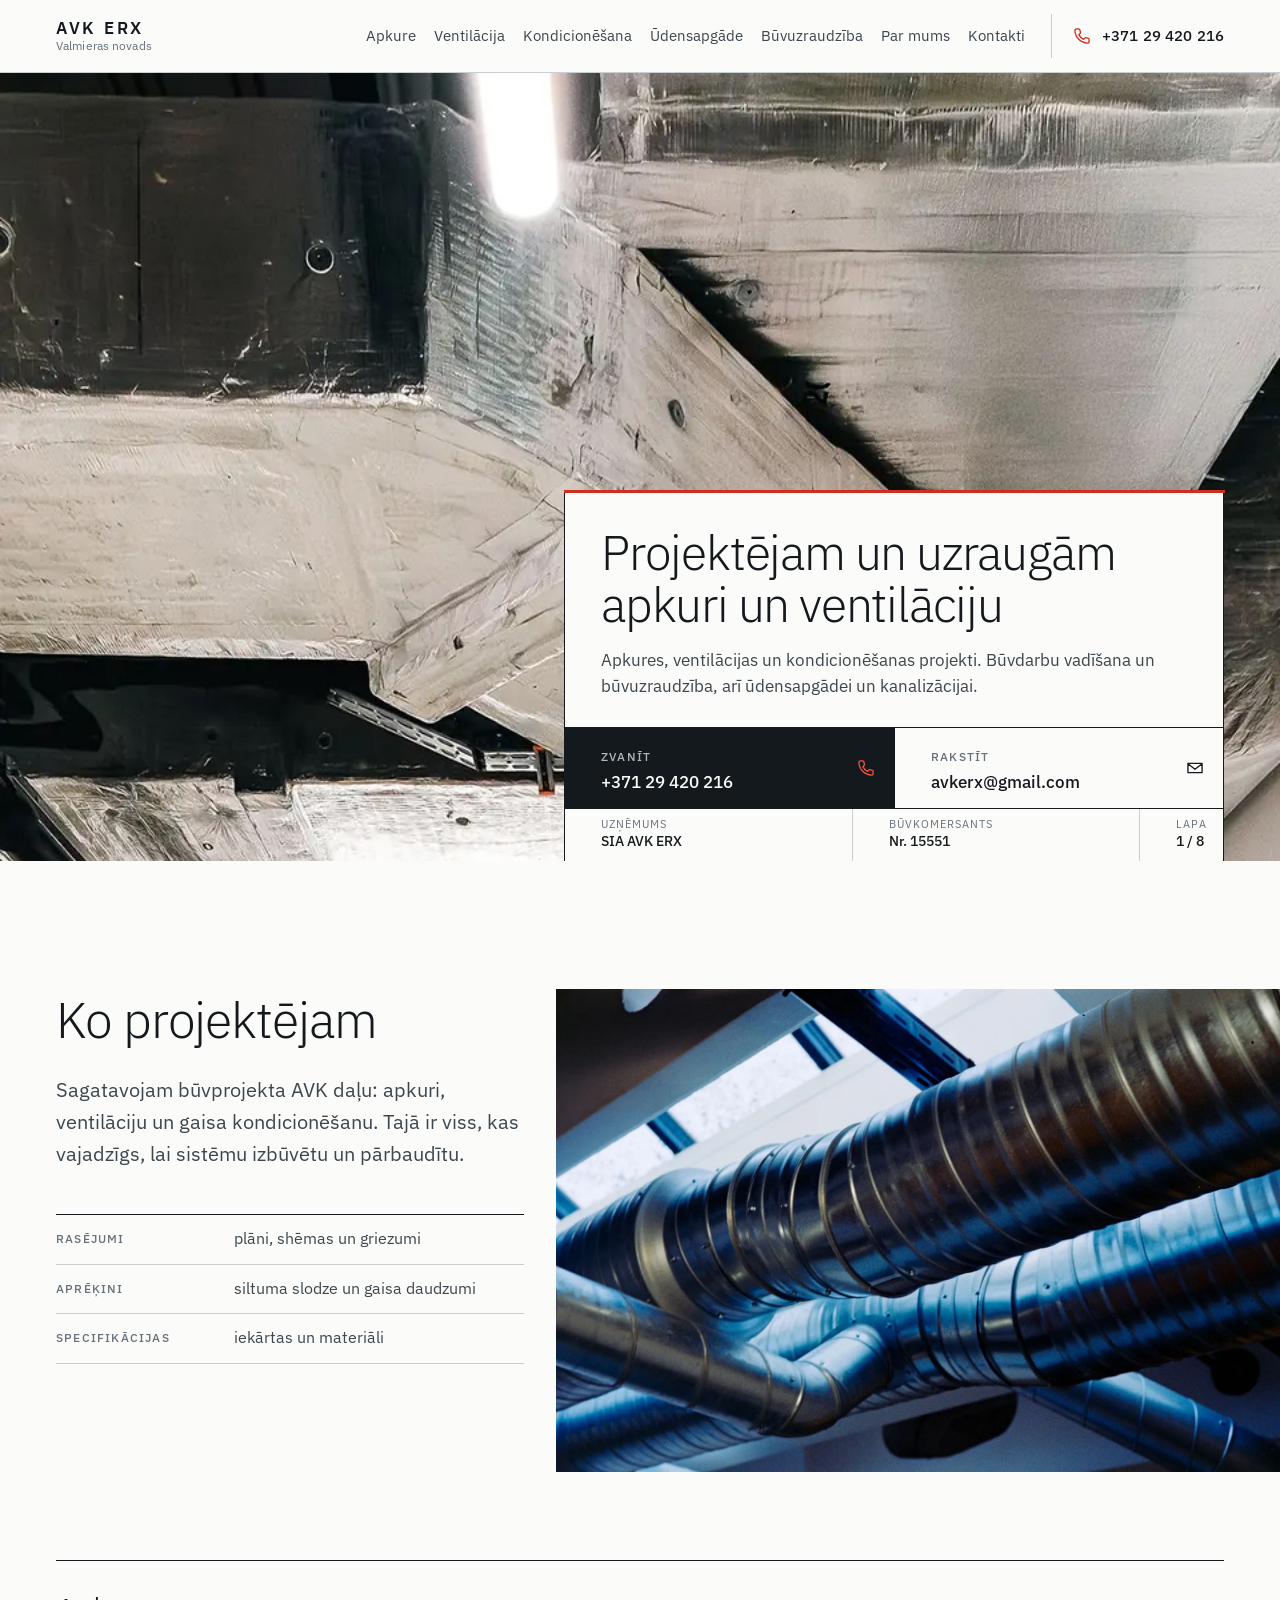
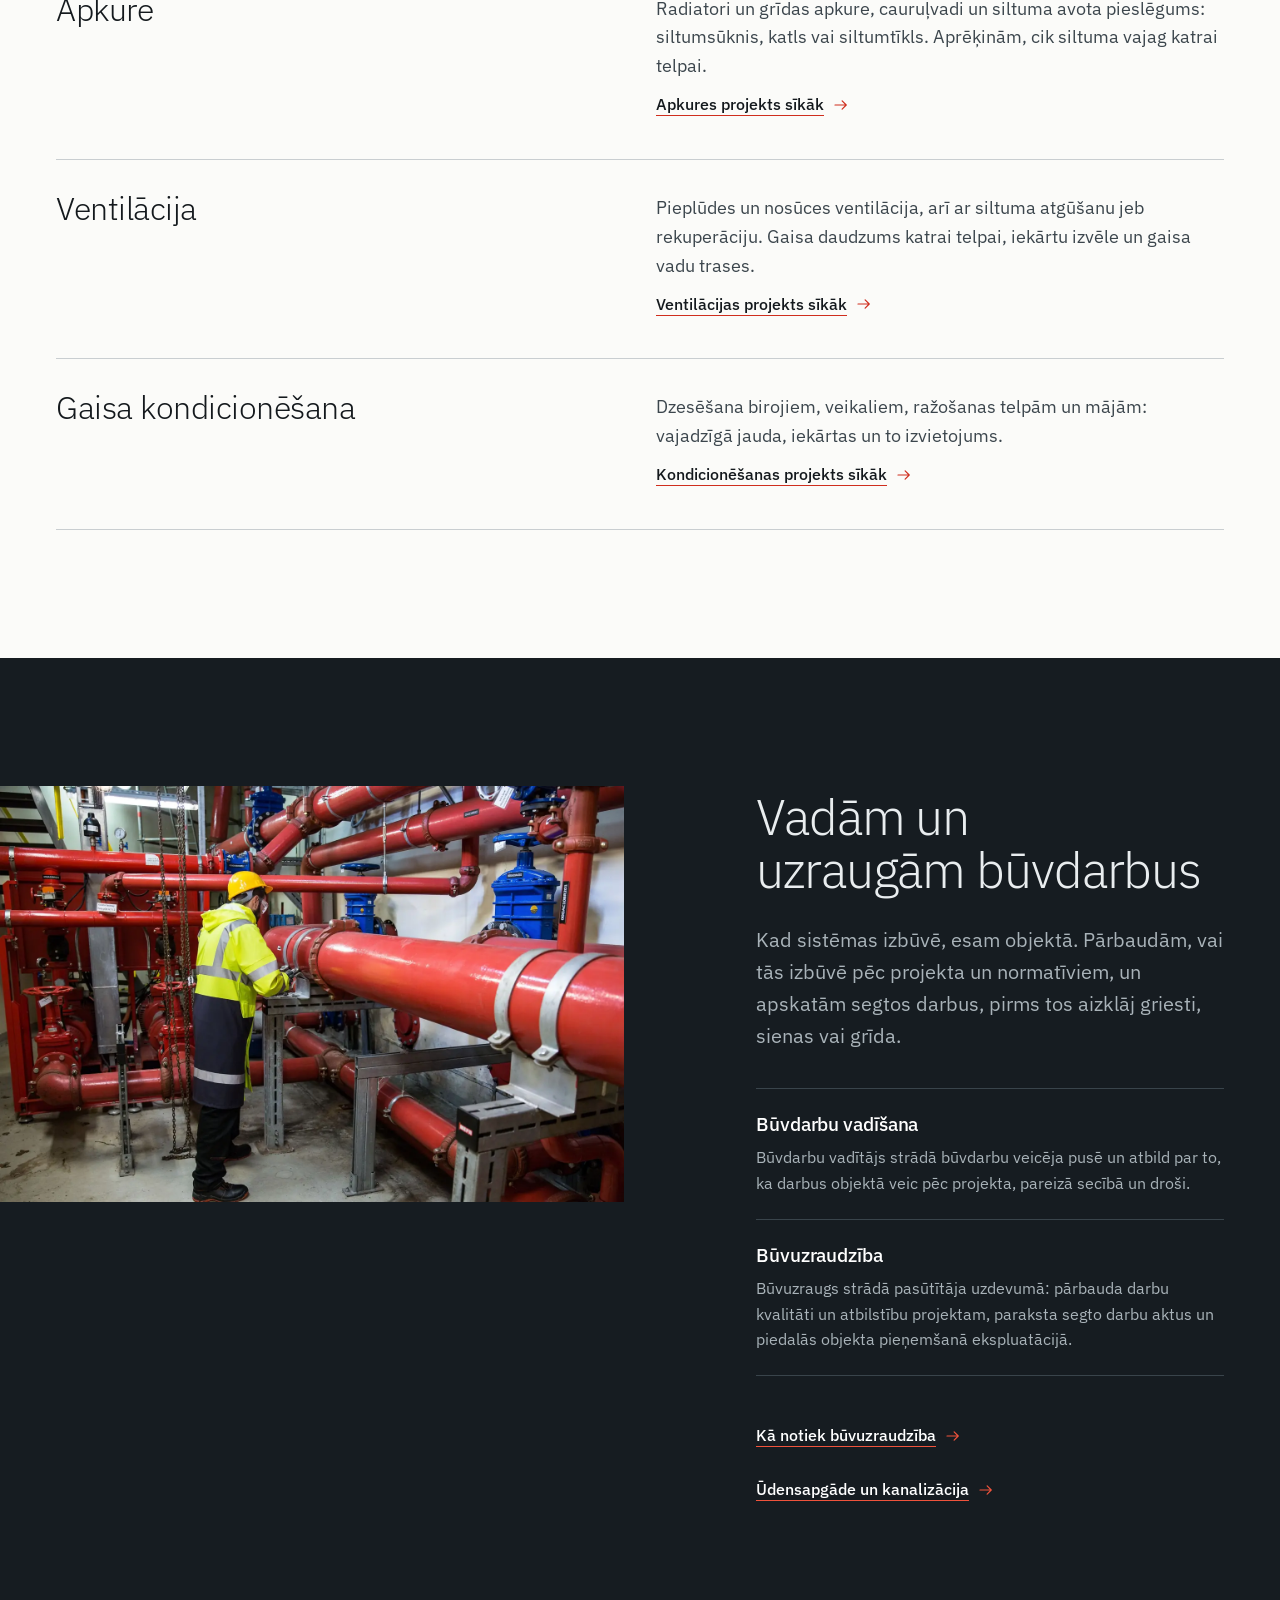
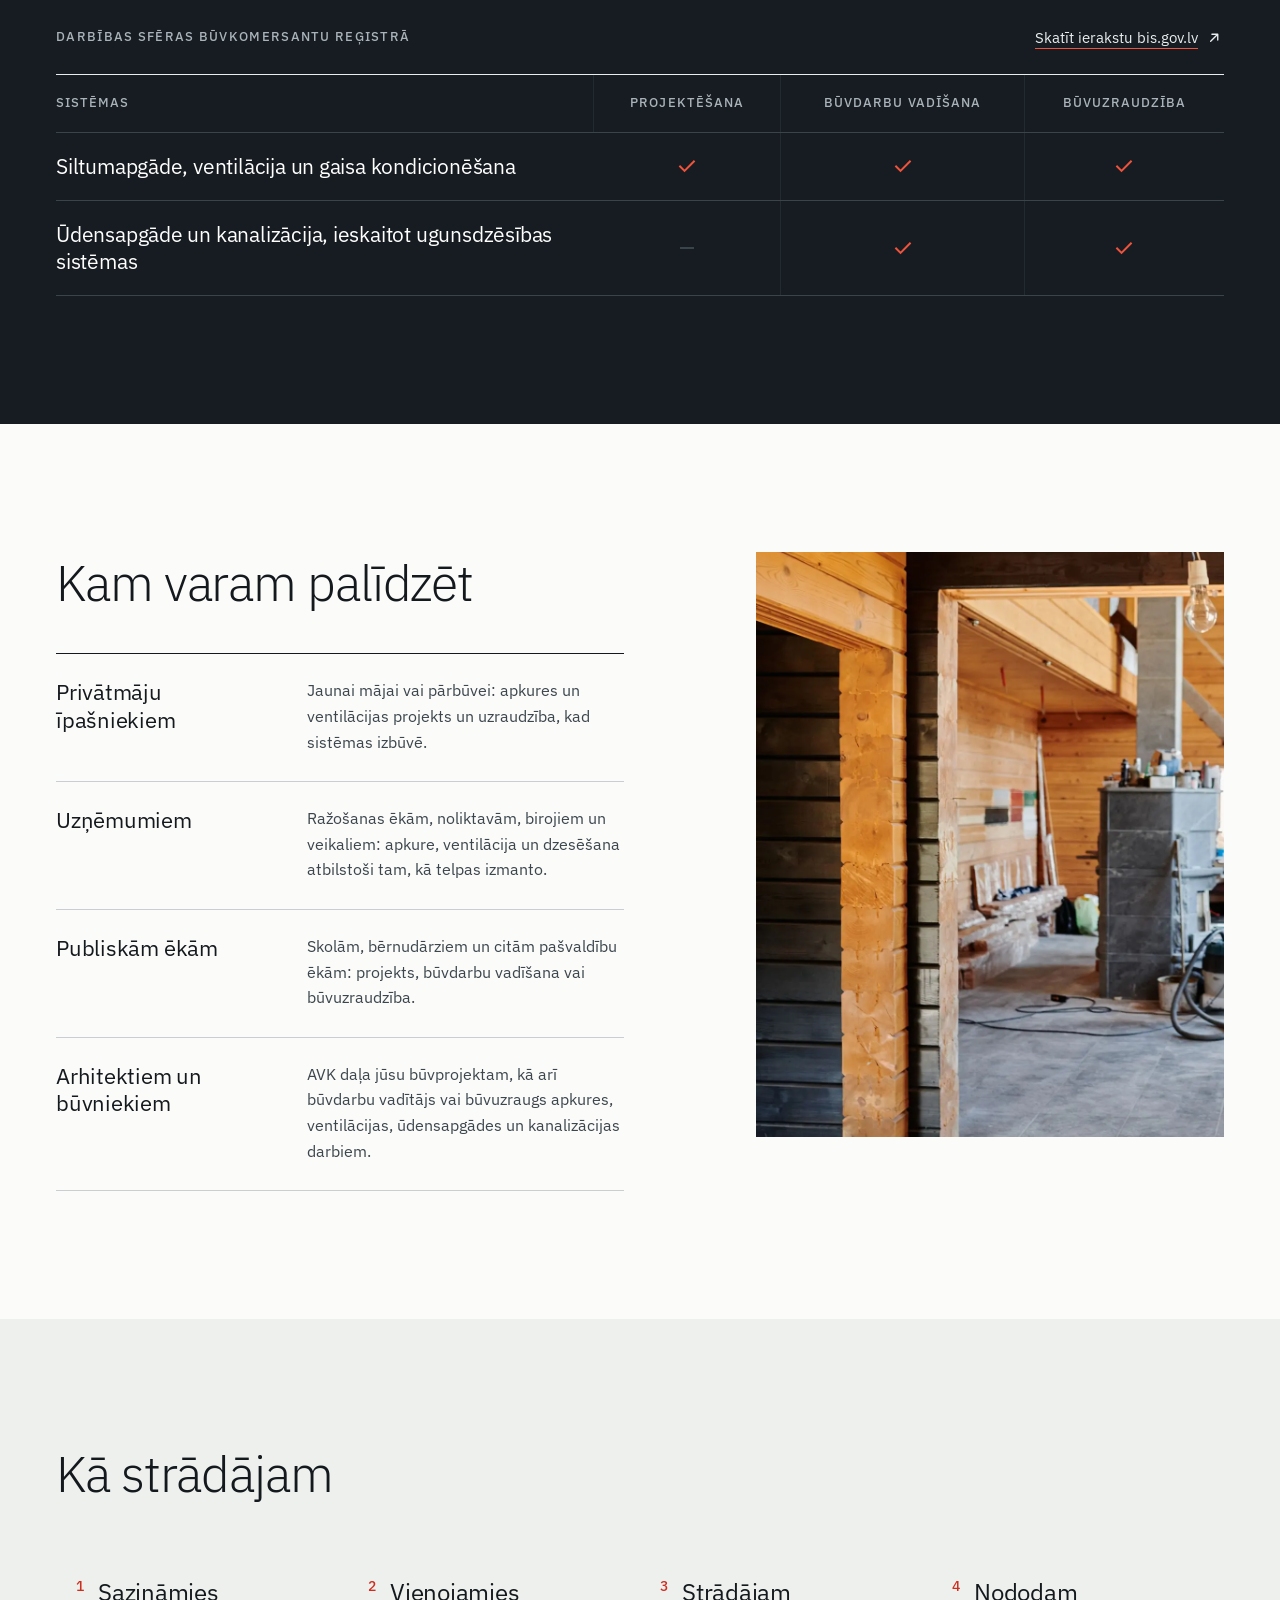
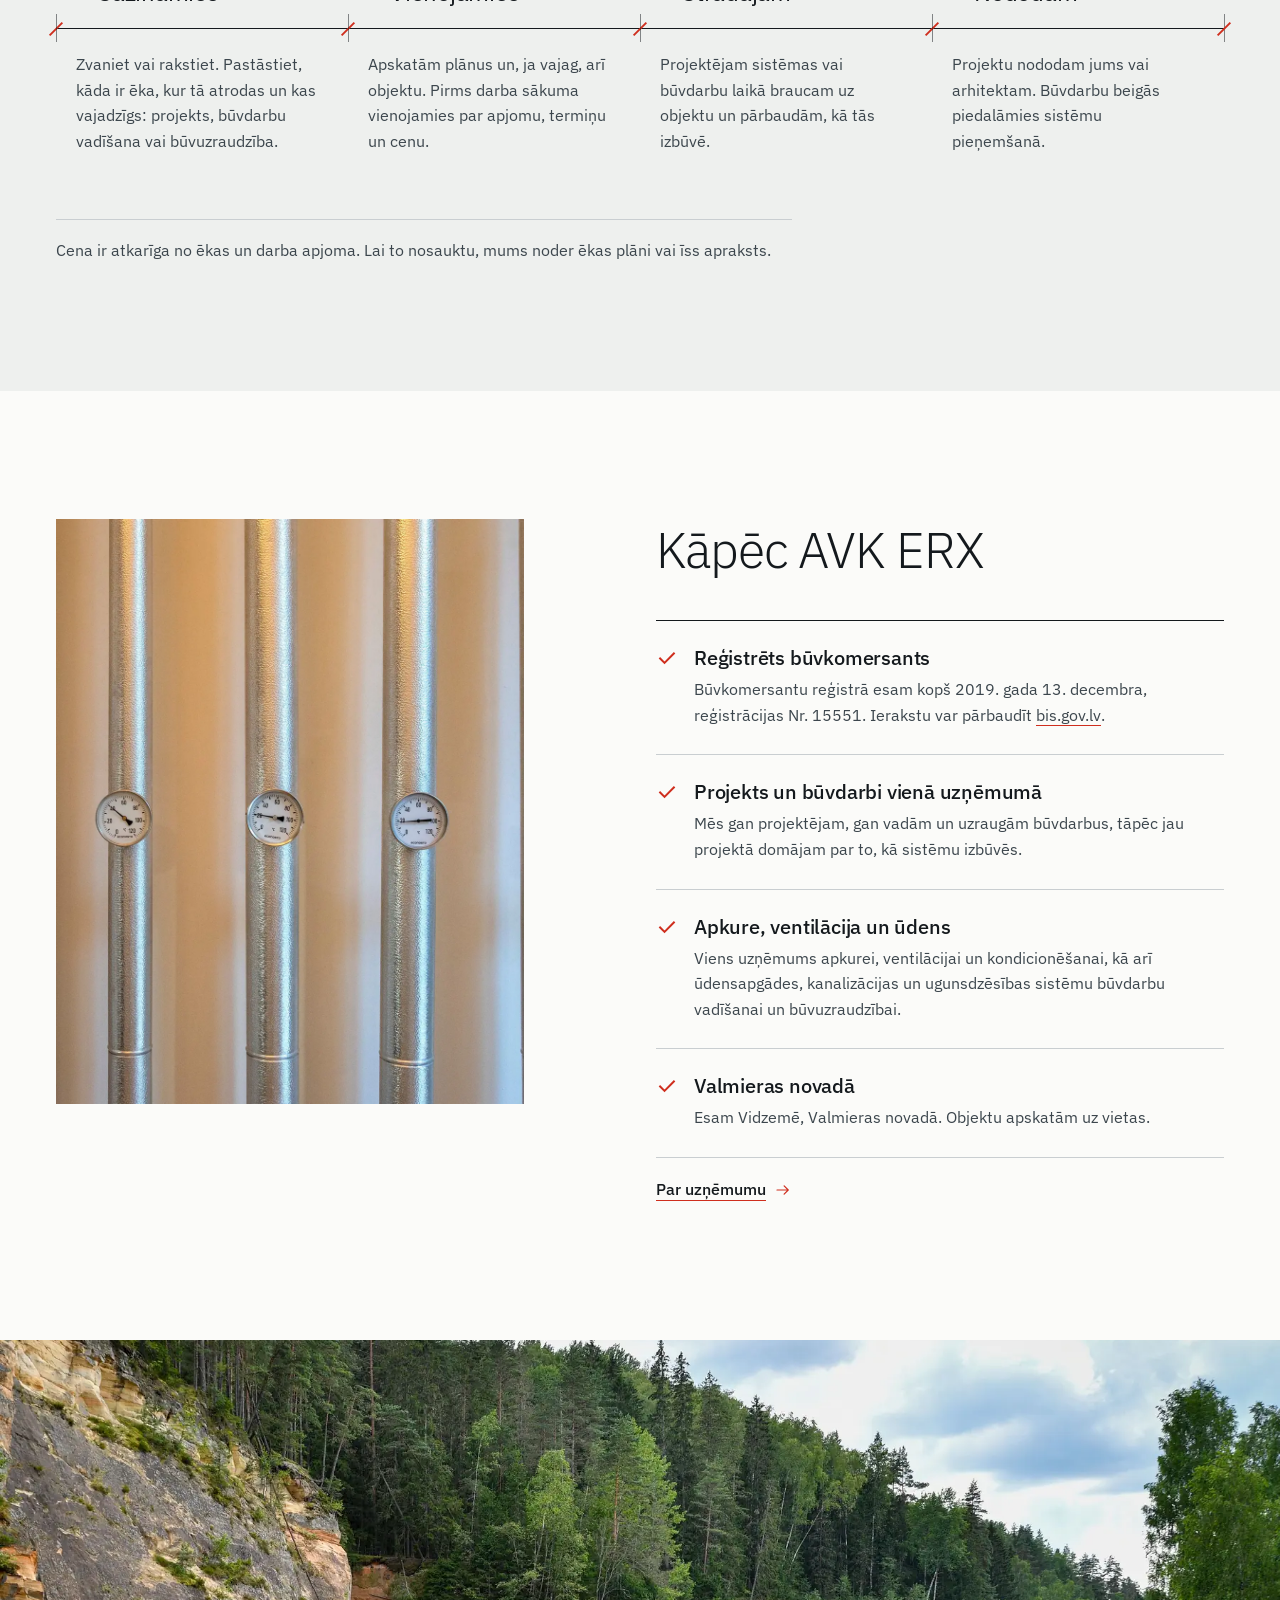
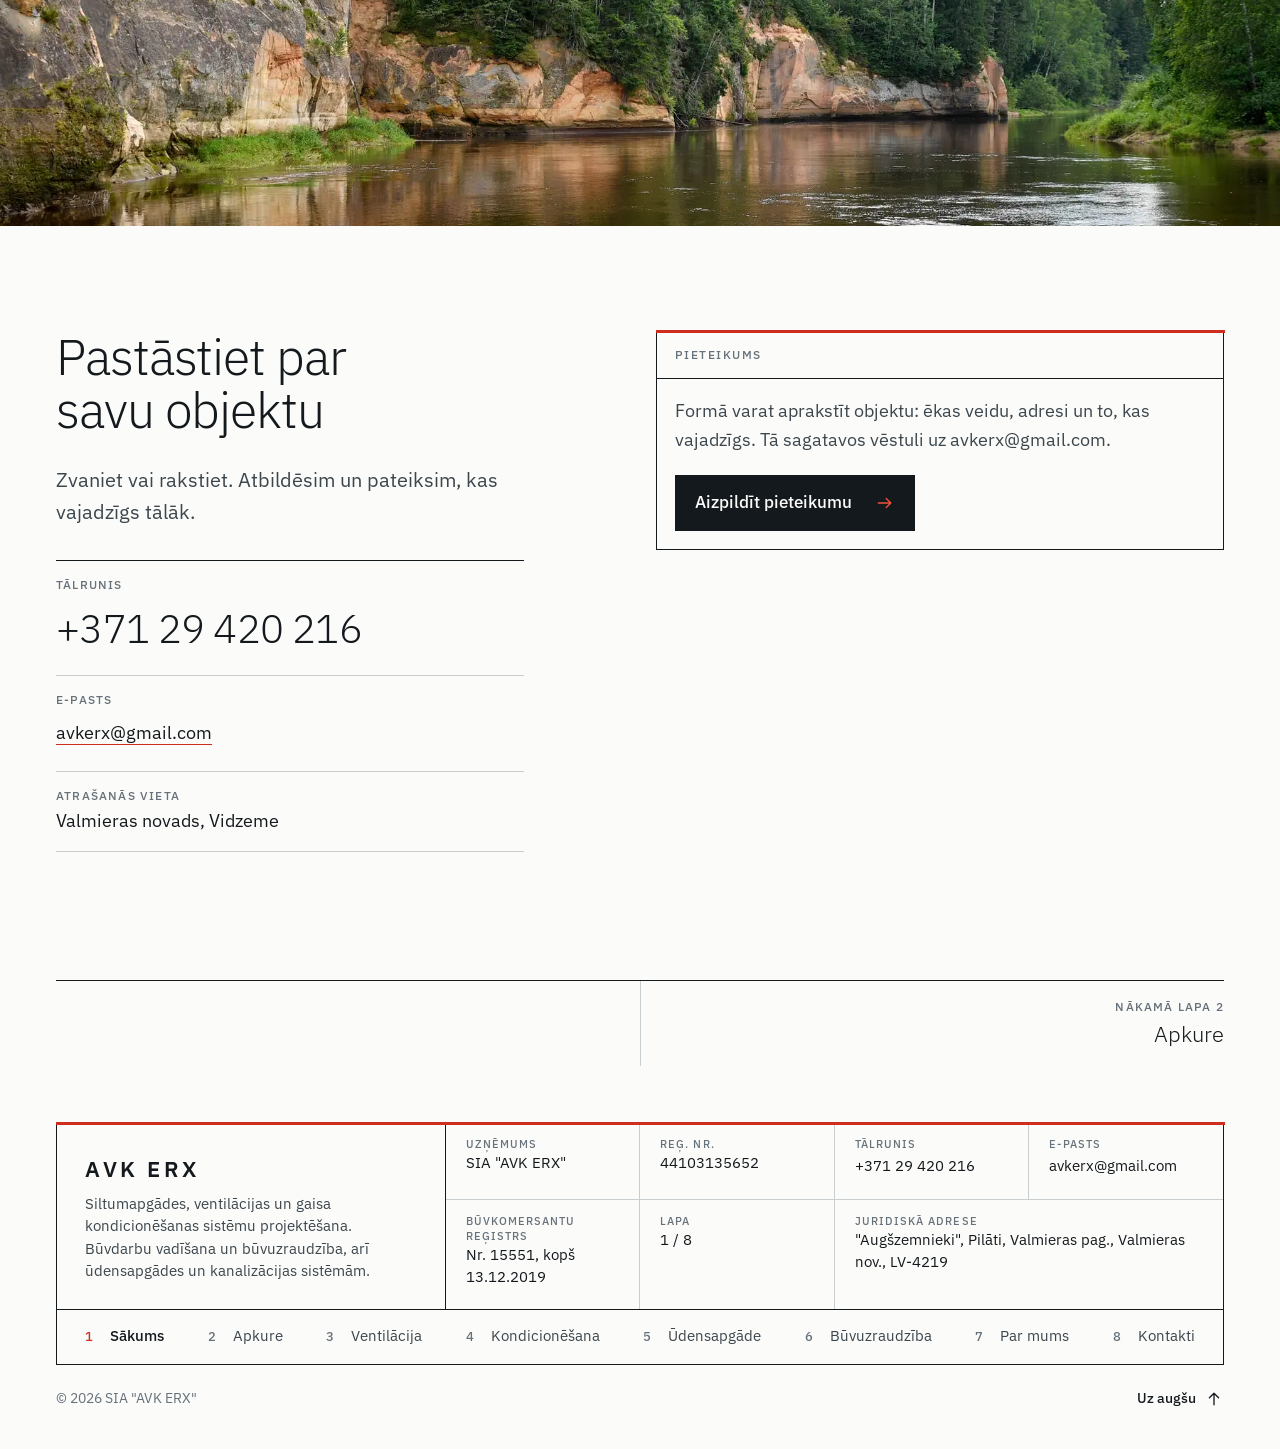
==== commit d1e98483: "AVK ERX: pilna mājaslapa, 8 lapas Co-Authored-By: Claude Opus 5.5 <noreply@anthropic.com>" ====
--- a/index.html
+++ b/index.html
@@ -9,8 +9,9 @@
 <meta name="theme-color" content="#FBFBF9">
 <meta property="og:type" content="website">
 <meta property="og:locale" content="lv_LV">
+<meta property="og:site_name" content="AVK ERX">
 <meta property="og:title" content="AVK ERX: apkures un ventilācijas projektēšana un būvuzraudzība">
-<meta property="og:description" content="Siltumapgādes, ventilācijas un gaisa kondicionēšanas sistēmu projekti. Būvdarbu vadīšana un būvuzraudzība. Valmieras novads.">
+<meta property="og:description" content="SIA AVK ERX projektē siltumapgādes, ventilācijas un kondicionēšanas sistēmas, vada un uzrauga būvdarbus. Valmieras novads, tālr. +371 29 420 216.">
 <link rel="icon" href="favicon.svg" type="image/svg+xml">
 <link rel="icon" href="favicon-32.png" sizes="32x32" type="image/png">
 <link rel="apple-touch-icon" href="apple-touch-icon.png">
@@ -19,30 +20,38 @@
 <link rel="stylesheet" href="styles.css">
 <script type="application/ld+json">
 {
-  "@context": "https://schema.org",
-  "@type": "LocalBusiness",
-  "name": "AVK ERX",
-  "legalName": "SIA \"AVK ERX\"",
-  "description": "Siltumapgādes, ventilācijas un gaisa kondicionēšanas sistēmu projektēšana; šo sistēmu būvdarbu vadīšana un būvuzraudzība; ūdensapgādes un kanalizācijas sistēmu (ieskaitot ugunsdzēsības sistēmas) būvdarbu vadīšana un būvuzraudzība.",
-  "telephone": "+37129420216",
-  "email": "avkerx@gmail.com",
-  "address": {
-    "@type": "PostalAddress",
-    "streetAddress": "\"Augšzemnieki\", Pilāti",
-    "addressLocality": "Valmieras pagasts",
-    "addressRegion": "Valmieras novads",
-    "postalCode": "LV-4219",
-    "addressCountry": "LV"
+ "@context": "https://schema.org",
+ "@type": "LocalBusiness",
+ "name": "AVK ERX",
+ "legalName": "SIA \"AVK ERX\"",
+ "description": "Siltumapgādes, ventilācijas un gaisa kondicionēšanas sistēmu projektēšana; šo sistēmu būvdarbu vadīšana un būvuzraudzība; ūdensapgādes un kanalizācijas sistēmu (ieskaitot ugunsdzēsības sistēmas) būvdarbu vadīšana un būvuzraudzība.",
+ "telephone": "+37129420216",
+ "email": "avkerx@gmail.com",
+ "address": {
+  "@type": "PostalAddress",
+  "streetAddress": "\"Augšzemnieki\", Pilāti",
+  "addressLocality": "Valmieras pagasts",
+  "addressRegion": "Valmieras novads",
+  "postalCode": "LV-4219",
+  "addressCountry": "LV"
+ },
+ "identifier": [
+  {
+   "@type": "PropertyValue",
+   "propertyID": "Uzņēmumu reģistra reģistrācijas numurs",
+   "value": "44103135652"
   },
-  "identifier": [
-    {"@type": "PropertyValue", "propertyID": "Uzņēmumu reģistra reģistrācijas numurs", "value": "44103135652"},
-    {"@type": "PropertyValue", "propertyID": "Būvkomersanta reģistrācijas numurs", "value": "15551"}
-  ],
-  "knowsAbout": [
-    "Siltumapgādes, ventilācijas un gaisa kondicionēšanas sistēmu projektēšana",
-    "Siltumapgādes, ventilācijas un gaisa kondicionēšanas sistēmu būvdarbu vadīšana un būvuzraudzība",
-    "Ūdensapgādes un kanalizācijas sistēmu (ieskaitot ugunsdzēsības sistēmas) būvdarbu vadīšana un būvuzraudzība"
-  ]
+  {
+   "@type": "PropertyValue",
+   "propertyID": "Būvkomersanta reģistrācijas numurs",
+   "value": "15551"
+  }
+ ],
+ "knowsAbout": [
+  "Siltumapgādes, ventilācijas un gaisa kondicionēšanas sistēmu projektēšana",
+  "Siltumapgādes, ventilācijas un gaisa kondicionēšanas sistēmu būvdarbu vadīšana un būvuzraudzība",
+  "Ūdensapgādes un kanalizācijas sistēmu (ieskaitot ugunsdzēsības sistēmas) būvdarbu vadīšana un būvuzraudzība"
+ ]
 }
 </script>
 </head>
@@ -51,16 +60,18 @@
 
 <header class="hdr">
   <div class="wrap hdr__in">
-    <a class="brand" href="#sakums" aria-label="AVK ERX, uz lapas sākumu">
+    <a class="brand" href="index.html" aria-current="page" aria-label="AVK ERX, sākumlapa">
       <span class="brand__mark">AVK ERX</span>
       <span class="brand__place">Valmieras novads</span>
     </a>
     <nav class="nav" aria-label="Galvenā izvēlne">
-      <a href="#projektesana">Projektēšana</a>
-      <a href="#uzraudziba">Būvuzraudzība</a>
-      <a href="#kam">Kam</a>
-      <a href="#process">Kā strādājam</a>
-      <a href="#kontakti">Kontakti</a>
+      <a href="apkure.html">Apkure</a>
+      <a href="ventilacija.html">Ventilācija</a>
+      <a href="kondicionesana.html">Kondicionēšana</a>
+      <a href="udens.html">Ūdensapgāde</a>
+      <a href="buvuzraudziba.html">Būvuzraudzība</a>
+      <a href="par-mums.html">Par mums</a>
+      <a href="kontakti.html">Kontakti</a>
     </nav>
     <a class="hdr__tel" href="tel:+37129420216">
       <svg class="ico" viewBox="0 0 24 24" aria-hidden="true"><path d="M8.2 3.5H5.4A1.9 1.9 0 0 0 3.5 5.6c.5 8.1 6.8 14.4 14.9 14.9a1.9 1.9 0 0 0 2.1-1.9v-2.8a1 1 0 0 0-.8-1l-3.3-.8a1 1 0 0 0-1 .3l-1.6 1.7a12.4 12.4 0 0 1-5.6-5.6l1.7-1.6a1 1 0 0 0 .3-1l-.8-3.3a1 1 0 0 0-1-.8z"/></svg>
@@ -79,12 +90,14 @@
   </div>
   <div class="menu" id="izvelne" hidden>
     <nav class="wrap menu__in" aria-label="Izvēlne">
-      <a href="#projektesana">Projektēšana</a>
-      <a href="#uzraudziba">Būvdarbu vadīšana un būvuzraudzība</a>
-      <a href="#kam">Kam varam palīdzēt</a>
-      <a href="#process">Kā strādājam</a>
-      <a href="#kapec">Kāpēc AVK ERX</a>
-      <a href="#kontakti">Kontakti</a>
+      <a href="index.html" aria-current="page"><span class="menu__n">01</span>Sākums</a>
+      <a href="apkure.html"><span class="menu__n">02</span>Apkure</a>
+      <a href="ventilacija.html"><span class="menu__n">03</span>Ventilācija</a>
+      <a href="kondicionesana.html"><span class="menu__n">04</span>Gaisa kondicionēšana</a>
+      <a href="udens.html"><span class="menu__n">05</span>Ūdensapgāde un kanalizācija</a>
+      <a href="buvuzraudziba.html"><span class="menu__n">06</span>Būvdarbu vadīšana un būvuzraudzība</a>
+      <a href="par-mums.html"><span class="menu__n">07</span>Par uzņēmumu</a>
+      <a href="kontakti.html"><span class="menu__n">08</span>Kontakti</a>
       <div class="menu__contact">
         <a href="tel:+37129420216">+371 29 420 216</a>
         <a href="mailto:avkerx@gmail.com">avkerx@gmail.com</a>
@@ -104,7 +117,7 @@
     <div class="wrap hero__dock">
       <div class="tb">
         <h1 class="tb__title" id="virsraksts">Projektējam un uzraugām apkuri un ventilāciju</h1>
-        <p class="tb__lead">Siltumapgādes, ventilācijas un kondicionēšanas projekti. Būvdarbu vadīšana un būvuzraudzība, ieskaitot ūdensapgādi un kanalizāciju.</p>
+        <p class="tb__lead">Apkures, ventilācijas un kondicionēšanas projekti. Būvdarbu vadīšana un būvuzraudzība, arī ūdensapgādei un kanalizācijai.</p>
         <div class="tb__acts">
           <a class="tb__act tb__act--main" href="tel:+37129420216">
             <span class="tb__k">Zvanīt</span>
@@ -120,7 +133,7 @@
         <dl class="tb__meta">
           <div><dt>Uzņēmums</dt><dd>SIA AVK ERX</dd></div>
           <div><dt>Būvkomersants</dt><dd>Nr. 15551</dd></div>
-          <div class="tb__sheet"><dt>Lapa</dt><dd>1 / 1</dd></div>
+          <div class="tb__sheet"><dt>Lapa</dt><dd>1 / 8</dd></div>
         </dl>
       </div>
     </div>
@@ -148,14 +161,17 @@
         <div class="spec__row">
           <h3 class="spec__term">Apkure</h3>
           <p>Radiatori un grīdas apkure, cauruļvadi un siltuma avota pieslēgums: siltumsūknis, katls vai siltumtīkls. Aprēķinām, cik siltuma vajag katrai telpai.</p>
+          <a class="more" href="apkure.html">Apkures projekts sīkāk<svg class="ico" viewBox="0 0 24 24" aria-hidden="true"><path d="M4 12h15M13.5 6.5 19 12l-5.5 5.5"/></svg></a>
         </div>
         <div class="spec__row">
           <h3 class="spec__term">Ventilācija</h3>
           <p>Pieplūdes un nosūces ventilācija, arī ar siltuma atgūšanu jeb rekuperāciju. Gaisa daudzums katrai telpai, iekārtu izvēle un gaisa vadu trases.</p>
+          <a class="more" href="ventilacija.html">Ventilācijas projekts sīkāk<svg class="ico" viewBox="0 0 24 24" aria-hidden="true"><path d="M4 12h15M13.5 6.5 19 12l-5.5 5.5"/></svg></a>
         </div>
         <div class="spec__row">
           <h3 class="spec__term">Gaisa kondicionēšana</h3>
           <p>Dzesēšana birojiem, veikaliem, ražošanas telpām un mājām: vajadzīgā jauda, iekārtas un to izvietojums.</p>
+          <a class="more" href="kondicionesana.html">Kondicionēšanas projekts sīkāk<svg class="ico" viewBox="0 0 24 24" aria-hidden="true"><path d="M4 12h15M13.5 6.5 19 12l-5.5 5.5"/></svg></a>
         </div>
       </div>
     </div>
@@ -174,12 +190,16 @@
           <div class="roles">
             <div class="role">
               <h3>Būvdarbu vadīšana</h3>
-              <p>Būvdarbu vadītājs strādā būvnieka pusē un atbild par to, ka darbus objektā veic pēc projekta, pareizā secībā un droši.</p>
+              <p>Būvdarbu vadītājs strādā būvdarbu veicēja pusē un atbild par to, ka darbus objektā veic pēc projekta, pareizā secībā un droši.</p>
             </div>
             <div class="role">
               <h3>Būvuzraudzība</h3>
               <p>Būvuzraugs strādā pasūtītāja uzdevumā: pārbauda darbu kvalitāti un atbilstību projektam, paraksta segto darbu aktus un piedalās objekta pieņemšanā ekspluatācijā.</p>
             </div>
+          </div>
+          <div class="links">
+            <a class="more" href="buvuzraudziba.html">Kā notiek būvuzraudzība<svg class="ico" viewBox="0 0 24 24" aria-hidden="true"><path d="M4 12h15M13.5 6.5 19 12l-5.5 5.5"/></svg></a>
+            <a class="more" href="udens.html">Ūdensapgāde un kanalizācija<svg class="ico" viewBox="0 0 24 24" aria-hidden="true"><path d="M4 12h15M13.5 6.5 19 12l-5.5 5.5"/></svg></a>
           </div>
         </div>
       </div>
@@ -316,6 +336,7 @@
               </div>
             </li>
           </ul>
+          <a class="more" href="par-mums.html">Par uzņēmumu<svg class="ico" viewBox="0 0 24 24" aria-hidden="true"><path d="M4 12h15M13.5 6.5 19 12l-5.5 5.5"/></svg></a>
         </div>
       </div>
     </div>
@@ -329,7 +350,7 @@
     <div class="wrap contact__grid">
       <div class="contact__info">
         <h2 id="h-kont">Pastāstiet par savu objektu</h2>
-        <p class="lead">Zvaniet vai aizpildiet formu. Atbildēsim un pateiksim, kas vajadzīgs tālāk.</p>
+        <p class="lead">Zvaniet vai rakstiet. Atbildēsim un pateiksim, kas vajadzīgs tālāk.</p>
         <dl class="cinfo">
           <div class="cinfo__row cinfo__row--tel">
             <dt>Tālrunis</dt>
@@ -340,76 +361,31 @@
             <dd><a class="cinfo__link" href="mailto:avkerx@gmail.com">avkerx@gmail.com</a></dd>
           </div>
           <div class="cinfo__row">
-            <dt>Kontaktpersona</dt>
-            <dd>Ēriks Laurenovs</dd>
-          </div>
-          <div class="cinfo__row">
             <dt>Atrašanās vieta</dt>
             <dd>Valmieras novads, Vidzeme</dd>
           </div>
         </dl>
       </div>
-
-      <form class="form" id="forma" novalidate aria-labelledby="h-forma">
-        <h3 class="form__title" id="h-forma">Pieteikums</h3>
-        <div class="form__grid">
-          <div class="field">
-            <label for="f-vards">Vārds</label>
-            <input id="f-vards" name="vards" type="text" autocomplete="name" required aria-describedby="e-vards">
-            <p class="field__err" id="e-vards" hidden></p>
-          </div>
-          <div class="field">
-            <label for="f-kontakts">Tālrunis vai e-pasts</label>
-            <input id="f-kontakts" name="kontakts" type="text" autocomplete="email" inputmode="email" required aria-describedby="e-kontakts">
-            <p class="field__err" id="e-kontakts" hidden></p>
-          </div>
-          <div class="field">
-            <label for="f-eka">Ēkas veids</label>
-            <select id="f-eka" name="eka">
-              <option value="">Izvēlieties</option>
-              <option>Privātmāja</option>
-              <option>Daudzdzīvokļu māja</option>
-              <option>Uzņēmuma ēka</option>
-              <option>Publiska ēka</option>
-              <option>Cits</option>
-            </select>
-          </div>
-          <div class="field">
-            <label for="f-vajag">Kas vajadzīgs</label>
-            <select id="f-vajag" name="vajag">
-              <option value="">Izvēlieties</option>
-              <option>Projekts</option>
-              <option>Būvdarbu vadīšana</option>
-              <option>Būvuzraudzība</option>
-              <option>Vēl nezinu</option>
-            </select>
-          </div>
-          <div class="field field--wide">
-            <label for="f-zina">Par objektu</label>
-            <textarea id="f-zina" name="zina" rows="5" required aria-describedby="e-zina" placeholder="Adrese vai novads, ēkas platība, kas jau ir izdarīts"></textarea>
-            <p class="field__err" id="e-zina" hidden></p>
-          </div>
-        </div>
-        <div class="form__foot">
-          <button class="form__btn" type="submit">
-            <span>Sūtīt ar e-pastu</span>
-            <svg class="ico" viewBox="0 0 24 24" aria-hidden="true"><path d="M4 12h15M13.5 6.5 19 12l-5.5 5.5"/></svg>
-          </button>
-          <p class="form__hint">Poga atvērs jūsu e-pasta programmu ar sagatavotu vēstuli uz avkerx@gmail.com.</p>
-        </div>
-        <p class="form__done" id="form-done" role="status" hidden>Ja e-pasta programma neatvērās, rakstiet uz <a href="mailto:avkerx@gmail.com">avkerx@gmail.com</a> vai zvaniet <a href="tel:+37129420216">+371 29 420 216</a>.</p>
-      </form>
+      <div class="ask">
+        <p class="ask__t">Pieteikums</p>
+        <p class="ask__p">Formā varat aprakstīt objektu: ēkas veidu, adresi un to, kas vajadzīgs. Tā sagatavos vēstuli uz avkerx@gmail.com.</p>
+        <a class="form__btn" href="kontakti.html#forma"><span>Aizpildīt pieteikumu</span><svg class="ico" viewBox="0 0 24 24" aria-hidden="true"><path d="M4 12h15M13.5 6.5 19 12l-5.5 5.5"/></svg></a>
+      </div>
     </div>
   </section>
 
 </main>
+
+  <nav class="wrap" aria-label="Citas lapas"><div class="sheets">
+    <a class="sheets__next" href="apkure.html"><span class="sheets__k">Nākamā lapa 2</span><span class="sheets__t">Apkure</span></a>
+  </div></nav>
 
 <footer class="foot">
   <div class="wrap">
     <div class="stamp">
       <div class="stamp__head">
         <span class="stamp__mark">AVK ERX</span>
-        <span class="stamp__what">Siltumapgādes, ventilācijas un gaisa kondicionēšanas sistēmu projektēšana. Būvdarbu vadīšana un būvuzraudzība.</span>
+        <span class="stamp__what">Siltumapgādes, ventilācijas un gaisa kondicionēšanas sistēmu projektēšana. Būvdarbu vadīšana un būvuzraudzība, arī ūdensapgādes un kanalizācijas sistēmām.</span>
       </div>
       <div class="stamp__body">
         <dl class="stamp__grid">
@@ -418,10 +394,22 @@
           <div class="stamp__wide-s"><dt>Tālrunis</dt><dd><a href="tel:+37129420216">+371 29 420 216</a></dd></div>
           <div class="stamp__wide-s"><dt>E-pasts</dt><dd><a href="mailto:avkerx@gmail.com">avkerx@gmail.com</a></dd></div>
           <div><dt>Būvkomersantu reģistrs</dt><dd>Nr. 15551, kopš 13.12.2019</dd></div>
-          <div><dt>Lapa</dt><dd>1 / 1</dd></div>
+          <div><dt>Lapa</dt><dd>1 / 8</dd></div>
           <div class="stamp__addr"><dt>Juridiskā adrese</dt><dd>"Augšzemnieki", Pilāti, Valmieras pag., Valmieras nov., LV-4219</dd></div>
         </dl>
       </div>
+      <nav class="stamp__list" aria-label="Lapu saraksts">
+        <ol>
+          <li><a href="index.html" aria-current="page"><span>1</span>Sākums</a></li>
+          <li><a href="apkure.html"><span>2</span>Apkure</a></li>
+          <li><a href="ventilacija.html"><span>3</span>Ventilācija</a></li>
+          <li><a href="kondicionesana.html"><span>4</span>Kondicionēšana</a></li>
+          <li><a href="udens.html"><span>5</span>Ūdensapgāde</a></li>
+          <li><a href="buvuzraudziba.html"><span>6</span>Būvuzraudzība</a></li>
+          <li><a href="par-mums.html"><span>7</span>Par mums</a></li>
+          <li><a href="kontakti.html"><span>8</span>Kontakti</a></li>
+        </ol>
+      </nav>
     </div>
     <div class="foot__end">
       <span>© 2026 SIA "AVK ERX"</span>
--- a/styles.css
+++ b/styles.css
@@ -117,23 +117,32 @@
 .menu { border-top: 1px solid var(--line); background: var(--paper); max-height: calc(100svh - var(--hdr)); overflow-y: auto; }
 .menu__in { display: flex; flex-direction: column; padding-top: 6px; padding-bottom: 20px; }
 .menu__in > a { display: flex; align-items: center; min-height: 52px; border-bottom: 1px solid var(--line-soft); text-decoration: none; font-size: 18px; }
+.menu__n { flex: none; width: 2.2em; font-size: 13px; font-weight: 500; color: var(--steel); font-variant-numeric: tabular-nums; }
+.menu__in > a[aria-current="page"] { font-weight: 500; }
+.menu__in > a[aria-current="page"] .menu__n { color: var(--red); }
+.menu__in > a[aria-current="page"]::after { content: ""; width: 18px; height: 2px; background: var(--red); margin-left: auto; }
 .menu__contact { display: flex; flex-direction: column; padding-top: 14px; }
 .menu__contact a { min-height: 44px; display: flex; align-items: center; text-decoration: none; color: var(--ink-2); }
 .menu__contact a:first-child { font-size: 22px; font-weight: 400; color: var(--ink); }
-@media (min-width: 1000px) and (max-width: 1199px) {
+@media (min-width: 640px) and (max-width: 1199px) {
+  .menu__in { display: grid; grid-template-columns: 1fr 1fr; column-gap: 32px; }
+  .menu__contact { grid-column: 1 / -1; }
+}
+@media (min-width: 1200px) and (max-width: 1399px) {
   .brand { flex-direction: column; align-items: flex-start; gap: 3px; }
   .brand__place { font-size: 11.5px; padding-left: 0; border-left: 0; line-height: 1.1; }
-  .hdr__in { gap: 28px !important; }
-  .nav { gap: 16px !important; }
+  .hdr__in { gap: 26px !important; }
+  .nav { gap: 18px !important; }
   .hdr__tel { padding-left: 20px !important; }
 }
-@media (min-width: 1000px) {
+@media (min-width: 1200px) {
   .hdr__in { gap: 36px; }
   .nav { display: flex; gap: 24px; }
   .nav a { text-decoration: none; font-size: 15px; color: var(--ink-2); min-height: 44px; min-width: 44px; justify-content: center; display: flex; align-items: center; position: relative; }
   .nav a::after { content: ""; position: absolute; left: 0; right: 0; bottom: 8px; height: 1px; background: var(--red); transform: scaleX(0); transform-origin: left; transition: transform .25s ease; }
-  .nav a:hover { color: var(--ink); }
-  .nav a:hover::after { transform: scaleX(1); }
+  .nav a:hover, .nav a[aria-current="page"] { color: var(--ink); }
+  .nav a:hover::after, .nav a[aria-current="page"]::after { transform: scaleX(1); }
+  .nav a[aria-current="page"] { font-weight: 500; }
   .hdr__tel { display: inline-flex; align-items: center; gap: 10px; text-decoration: none; font-size: 15px; font-weight: 500; letter-spacing: 0.01em; min-height: 44px; padding-left: 28px; border-left: 1px solid var(--line); white-space: nowrap; }
   .nav a { white-space: nowrap; }
   .hdr__tel .ico { color: var(--red); }
@@ -143,8 +152,9 @@
 
 /* ---------- hero: photograph + title block ---------- */
 .hero { position: relative; background: var(--paper); }
-.hero__photo img { width: 100%; height: clamp(280px, 54svh, 600px); object-fit: cover; object-position: 50% 0%; }
-.hero__dock { position: relative; margin-top: -88px; padding: 0 12px; }
+/* phone: the photo gives way so that the whole title block (call cell + register number) fits a 664 px screen */
+.hero__photo img { width: 100%; height: clamp(200px, calc(100svh - 410px), 460px); object-fit: cover; object-position: 50% 0%; }
+.hero__dock { position: relative; margin-top: -80px; padding: 0 12px; }
 .tb {
   position: relative;
   background: var(--paper);
@@ -224,6 +234,34 @@
   .tb { width: 660px; max-width: 660px; }
   .tb__title { font-size: 48px; }
 }
+/* inner sheets: shorter photo, breadcrumbs as the top row of the title block */
+.hero--inner .hero__photo img { height: clamp(160px, 28svh, 300px); object-position: var(--pos-m, 50% 50%); }
+.hero--inner .hero__dock { margin-top: -44px; }
+.tb__crumbs { border-bottom: 1px solid var(--line); padding: 0 20px; }
+.tb__crumbs ol { display: flex; flex-wrap: wrap; align-items: center; gap: 0 10px; font-size: 13.5px; color: var(--steel); }
+.tb__crumbs li { display: flex; align-items: center; gap: 10px; min-height: 44px; }
+.tb__crumbs li + li::before { content: "/"; color: #A3ACB1; }
+.tb__crumbs a { display: inline-flex; align-items: center; min-height: 44px; color: var(--ink-2); text-decoration: underline; text-decoration-color: var(--line); text-underline-offset: 4px; text-decoration-thickness: 1px; }
+.tb__crumbs a:hover { text-decoration-color: var(--red); color: var(--ink); }
+.tb__crumbs [aria-current="page"] { color: var(--ink); font-weight: 500; }
+.hero--inner .tb__title { padding-top: 18px; font-size: clamp(27px, 8.2vw, 34px); }
+.hero--inner .tb__lead { padding-top: 12px; }
+.hero--inner .tb__acts { margin-top: 20px; }
+@media (max-width: 359px) { .tb__crumbs { padding: 0 16px; } }
+@media (min-width: 640px) {
+  .hero--inner .hero__photo img { height: 44svh; max-height: 440px; }
+  .hero--inner .hero__dock { margin-top: -96px; }
+  .tb__crumbs { padding: 0 28px; }
+  .hero--inner .tb__title { font-size: 38px; padding-top: 24px; }
+}
+@media (min-width: 900px) {
+  .hero--inner { min-height: clamp(540px, calc(100svh - var(--hdr) - 120px), 700px); }
+  .hero--inner .hero__photo img { height: 100%; max-height: none; object-position: var(--pos-d, var(--pos-m, 50% 50%)); }
+  .hero--inner .hero__dock { margin-top: 0; }
+  .tb__crumbs { padding: 0 36px; }
+  .hero--inner .tb__title { font-size: 42px; padding-top: 28px; }
+}
+@media (min-width: 1200px) { .hero--inner .tb__title { font-size: 44px; } }
 .tb::before { transform-origin: left center; animation: draw .9s cubic-bezier(.6,0,.2,1) both .45s; }
 @keyframes rise { from { opacity: 0; transform: translateY(14px); } to { opacity: 1; transform: none; } }
 @keyframes draw { from { transform: scaleX(0); } to { transform: scaleX(1); } }
@@ -447,3 +485,196 @@
   .stamp__grid > div { padding: 14px 16px 16px 20px; }
   .stamp__addr { grid-column: span 2; }
 }
+
+/* footer: sheet list (lapu saraksts) as the last row of the title block */
+.stamp__list { border-top: 1px solid var(--ink); padding: 6px 18px 8px; }
+.stamp__list ol { display: grid; grid-template-columns: minmax(0, 1fr) minmax(0, 1fr); column-gap: 18px; }
+.stamp__list a { display: flex; align-items: center; gap: 10px; min-height: 44px; text-decoration: none; font-size: 15px; color: var(--ink-2); border-bottom: 1px solid var(--line-soft); }
+.stamp__list li:nth-last-child(-n+2) a { border-bottom: 0; }
+.stamp__list a span { flex: none; width: 1.2em; font-size: 12.5px; font-weight: 500; color: var(--steel); font-variant-numeric: tabular-nums; }
+.stamp__list a:hover { color: var(--red); }
+.stamp__list a[aria-current="page"] { color: var(--ink); font-weight: 500; }
+.stamp__list a[aria-current="page"] span { color: var(--red); }
+@media (min-width: 760px) { .stamp__list ol { grid-template-columns: repeat(4, minmax(0, 1fr)); } .stamp__list li:nth-last-child(-n+4) a { border-bottom: 0; } }
+@media (min-width: 1000px) {
+  .stamp__list { grid-column: 1 / -1; padding: 4px 28px 6px; }
+  .stamp__list ol { grid-template-columns: repeat(8, auto); justify-content: space-between; column-gap: 24px; }
+  .stamp__list a { border-bottom: 0; }
+}
+
+/* ---------- v2: inner sheets ---------- */
+.shead { display: grid; gap: 0; }
+@media (min-width: 1000px) {
+  .shead { grid-template-columns: repeat(12, minmax(0, 1fr)); gap: 0 32px; align-items: end; }
+  .shead > h2 { grid-column: 1 / span 6; }
+  .shead > .lead { grid-column: 7 / span 6; margin-top: 0; }
+}
+.more { display: inline-flex; align-items: center; gap: 8px; min-height: 44px; margin-top: 10px; font-weight: 500; font-size: 16px; text-decoration: underline; text-decoration-color: var(--red); text-decoration-thickness: 1px; text-underline-offset: 5px; }
+.more .ico { width: 18px; height: 18px; color: var(--red); transition: transform .2s ease; }
+.more:hover .ico { transform: translateX(3px); }
+.sec--dark .more { color: #fff; text-decoration-color: var(--red-dark); }
+.sec--dark .more .ico { color: var(--red-dark); }
+.links { display: flex; flex-wrap: wrap; gap: 0 32px; margin-top: 28px; }
+.spec__row .more { margin-top: 2px; justify-self: start; }
+@media (min-width: 1000px) { .spec__row .more { grid-column: 7 / span 6; } }
+
+/* checklist on the dark site section: what we check, red ticks, "before covering" stamp */
+.checklist { margin-top: 40px; border-top: 1.5px solid var(--on-dark); display: grid; }
+.checklist li { display: grid; grid-template-columns: 22px minmax(0, 1fr); gap: 16px; padding: 20px 0 22px; border-bottom: 1px solid var(--line-dark); }
+.checklist .tick { margin-top: 3px; }
+.checklist h3 { font-size: 19px; line-height: 1.35; color: #fff; font-weight: 500; display: flex; flex-direction: column; align-items: flex-start; gap: 8px; }
+.checklist p { margin-top: 6px; color: var(--on-dark-2); font-size: 16px; }
+.tag { display: inline-block; font-size: 11px; letter-spacing: 0.1em; text-transform: uppercase; color: var(--red-dark); font-weight: 500; border: 1px solid currentColor; padding: 3px 7px 2px; line-height: 1.3; white-space: nowrap; }
+@media (min-width: 900px) { .checklist { grid-template-columns: minmax(0, 1fr) minmax(0, 1fr); column-gap: 56px; } }
+@media (min-width: 1000px) { .checklist { margin-top: 64px; } .checklist li { padding: 24px 0 26px; } }
+
+/* building types: hairline cells */
+.cells { margin-top: 32px; display: grid; border-top: 1.5px solid var(--ink); }
+.cells > li { padding: 20px 0 22px; border-bottom: 1px solid var(--line); min-width: 0; }
+.cells h3 { font-size: 21px; line-height: 1.25; font-weight: 400; letter-spacing: -0.01em; }
+.cells p { margin-top: 6px; color: var(--ink-2); font-size: 16px; }
+@media (min-width: 760px) {
+  .cells { grid-template-columns: minmax(0, 1fr) minmax(0, 1fr); }
+  .cells > li { padding: 24px 28px 26px 0; }
+  .cells > li:nth-child(even) { padding-left: 28px; padding-right: 0; border-left: 1px solid var(--line); }
+}
+@media (min-width: 1000px) { .cells { margin-top: 56px; } .cells h3 { font-size: 23px; } }
+
+/* FAQ */
+.faqgrid { display: grid; gap: 0; }
+@media (min-width: 1000px) {
+  .faqgrid { grid-template-columns: repeat(12, minmax(0, 1fr)); gap: 0 32px; }
+  .faqgrid > h2 { grid-column: 1 / span 4; }
+  .faqgrid > .faq { grid-column: 6 / span 7; margin-top: 0; }
+}
+.faq { margin-top: 32px; border-top: 1.5px solid var(--ink); }
+.faq details { border-bottom: 1px solid var(--line); }
+.faq summary { list-style: none; cursor: pointer; display: grid; grid-template-columns: minmax(0, 1fr) 22px; gap: 18px; align-items: center; min-height: 64px; padding: 16px 0; font-size: 19px; font-weight: 500; line-height: 1.35; letter-spacing: -0.005em; }
+.faq summary::-webkit-details-marker { display: none; }
+.faq summary:hover { color: var(--ink-2); }
+.pm { position: relative; width: 22px; height: 22px; }
+.pm::before, .pm::after { content: ""; position: absolute; left: 3px; right: 3px; top: 10.25px; height: 1.5px; background: var(--ink); transition: transform .2s ease, background-color .2s ease; }
+.pm::after { transform: rotate(90deg); }
+.faq details[open] .pm::after { transform: rotate(0deg); }
+.faq details[open] .pm::before { background: var(--red); }
+.faq__a { padding: 0 40px 24px 0; color: var(--ink-2); max-width: 44em; }
+.faq__a p + p { margin-top: 10px; }
+.faq__a a { text-decoration-color: var(--red); text-underline-offset: 4px; display: inline-block; min-height: 44px; line-height: 44px; margin: -12px 0; }
+
+/* call to action: a title block of its own */
+.cta { position: relative; border: 1.5px solid var(--ink); background: var(--paper); display: grid; }
+.cta::before { content: ""; position: absolute; left: -1.5px; right: -1.5px; top: -1.5px; height: 3px; background: var(--red); }
+.cta__text { padding: 28px 20px 26px; }
+.cta__text h2 { font-size: clamp(30px, 7vw, 44px); }
+.cta__text .lead { margin-top: 14px; font-size: 17px; }
+.cta__acts { display: grid; border-top: 1.5px solid var(--ink); }
+.cta__act { display: grid; grid-template-columns: minmax(0, 1fr) auto; align-items: center; gap: 2px 14px; min-height: 76px; padding: 14px 18px 14px 20px; text-decoration: none; transition: background-color .2s ease; }
+.cta__act + .cta__act { border-top: 1px solid var(--ink); }
+.cta__act .tb__k { grid-column: 1; font-size: 12px; font-weight: 500; letter-spacing: 0.1em; text-transform: uppercase; color: var(--steel); }
+.cta__v { grid-column: 1; font-size: 19px; font-weight: 500; line-height: 1.3; overflow-wrap: anywhere; }
+.cta__act .ico { grid-column: 2; grid-row: 1 / span 2; }
+.cta__act--main { background: var(--ink); color: var(--paper); }
+.cta__act--main .tb__k { color: #AEB8BE; }
+.cta__act--main .ico { color: var(--red-dark); }
+.cta__act:hover { background: var(--zinc); }
+.cta__act--main:hover { background: #000; }
+@media (min-width: 640px) { .cta__text { padding: 36px 32px 34px; } .cta__act { padding-left: 32px; } }
+@media (min-width: 1000px) {
+  .cta { grid-template-columns: minmax(0, 7fr) minmax(0, 5fr); }
+  .cta__text { padding: 48px 48px 46px; align-self: center; }
+  .cta__acts { border-top: 0; border-left: 1.5px solid var(--ink); }
+  .cta__act { padding-left: 32px; }
+}
+
+/* previous / next sheet */
+.sheets { display: grid; grid-template-columns: minmax(0, 1fr) minmax(0, 1fr); border-top: 1px solid var(--ink); margin-bottom: 40px; }
+.sheets a { display: grid; align-content: start; gap: 4px; padding: 16px 0 18px; text-decoration: none; min-width: 0; }
+.sheets__next { grid-column: 2; text-align: right; border-left: 1px solid var(--line); padding-left: 16px !important; }
+.sheets__k { font-size: 12px; letter-spacing: 0.1em; text-transform: uppercase; color: var(--steel); font-weight: 500; }
+.sheets__t { font-size: 19px; line-height: 1.3; overflow-wrap: anywhere; }
+.sheets a:hover .sheets__t { color: var(--red); }
+@media (min-width: 1000px) { .sheets { margin-bottom: 56px; } .sheets__t { font-size: 22px; font-weight: 300; } }
+
+/* roles side by side (works manager / supervisor) */
+.rt { width: 100%; border-collapse: collapse; margin-top: 36px; border-top: 1.5px solid var(--ink); }
+.rt thead { display: none; }
+.rt tbody tr { display: block; padding: 16px 0 12px; border-bottom: 1px solid var(--line); }
+.rt tbody th { display: block; text-align: left; font-size: 12px; letter-spacing: 0.1em; text-transform: uppercase; color: var(--steel); font-weight: 500; padding-bottom: 4px; }
+.rt td { display: block; padding: 6px 0 8px; color: var(--ink-2); font-size: 16px; }
+.rt td::before { content: attr(data-k); display: block; color: var(--ink); font-weight: 500; font-size: 16px; }
+@media (min-width: 760px) {
+  .rt thead { display: table-header-group; }
+  .rt tbody tr { display: table-row; padding: 0; }
+  .rt th, .rt td { display: table-cell; padding: 18px 22px 20px; border-bottom: 1px solid var(--line); vertical-align: top; text-align: left; }
+  .rt thead th { font-size: 24px; font-weight: 300; letter-spacing: -0.01em; color: var(--ink); padding-top: 22px; }
+  .rt thead th:first-child, .rt tbody th { padding-left: 0; }
+  .rt tbody th { width: 22%; padding-top: 22px; }
+  .rt td::before { content: none; }
+  .rt td + td, .rt thead th + th { border-left: 1px solid var(--line); }
+}
+@media (min-width: 1000px) { .rt { margin-top: 56px; } .rt thead th { font-size: 28px; } }
+
+/* what we check, by system (dark) */
+.bysys { margin-top: 44px; display: grid; border-top: 1.5px solid var(--on-dark); }
+.bysys > div { padding: 22px 0 22px; border-bottom: 1px solid var(--line-dark); min-width: 0; }
+.bysys h3 { font-size: 21px; line-height: 1.25; color: #fff; font-weight: 400; letter-spacing: -0.01em; }
+.bysys ul { margin-top: 14px; display: grid; gap: 10px; }
+.bysys li { display: grid; grid-template-columns: 18px minmax(0, 1fr); gap: 12px; color: var(--on-dark-2); font-size: 16px; line-height: 1.5; }
+.bysys li .tick { width: 18px; height: 18px; margin-top: 3px; }
+.bysys .more { margin-top: 12px; }
+@media (min-width: 760px) {
+  .bysys { grid-template-columns: minmax(0, 1fr) minmax(0, 1fr); }
+  .bysys > div { padding: 26px 28px 26px 0; }
+  .bysys > div:nth-child(even) { padding-left: 28px; padding-right: 0; border-left: 1px solid var(--line-dark); }
+}
+@media (min-width: 1200px) {
+  .bysys { grid-template-columns: repeat(4, minmax(0, 1fr)); margin-top: 64px; }
+  .bysys > div, .bysys > div:nth-child(even) { padding: 28px 24px 28px; border-left: 1px solid var(--line-dark); }
+  .bysys > div:first-child { padding-left: 0; border-left: 0; }
+}
+
+/* company data from the registers */
+.ledger { position: relative; margin-top: 36px; border: 1.5px solid var(--ink); background: var(--paper); }
+.ledger::before { content: ""; position: absolute; left: -1.5px; right: -1.5px; top: -1.5px; height: 3px; background: var(--red); }
+.ledger__body { overflow: hidden; }
+.ledger dl { display: grid; grid-template-columns: minmax(0, 1fr); margin: 0 -1px -1px 0; }
+.ledger dl > div { padding: 14px 18px 16px; border-right: 1px solid var(--line); border-bottom: 1px solid var(--line); min-width: 0; }
+.ledger dt { font-size: 12px; letter-spacing: 0.1em; text-transform: uppercase; color: var(--steel); font-weight: 500; }
+.ledger dd { margin-top: 2px; font-size: 19px; line-height: 1.4; overflow-wrap: anywhere; }
+.ledger dd a { text-decoration-color: var(--red); text-underline-offset: 4px; text-decoration-thickness: 1px; display: inline-flex; align-items: center; min-height: 44px; margin: -8px 0 -10px; }
+.ledger__wide { grid-column: 1 / -1; }
+.ledger__src { padding: 4px 18px 6px; border-top: 1px solid var(--ink); font-size: 14px; color: var(--steel); display: flex; flex-wrap: wrap; align-items: center; gap: 0 12px; }
+.ledger__src a { color: var(--ink); text-decoration-color: var(--red); text-underline-offset: 4px; display: inline-flex; align-items: center; gap: 6px; min-height: 44px; }
+@media (min-width: 760px) {
+  .ledger dl { grid-template-columns: repeat(2, minmax(0, 1fr)); }
+  .ledger dl > div { padding: 16px 24px 18px; }
+  .ledger__src { padding: 4px 24px 6px; }
+}
+@media (min-width: 1000px) { .ledger { margin-top: 56px; } .ledger dl { grid-template-columns: repeat(3, minmax(0, 1fr)); } .ledger dd { font-size: 21px; } }
+
+/* register work areas, word for word (dark) */
+.reglist { margin-top: 36px; border-top: 1.5px solid var(--on-dark); counter-reset: reg; }
+.reglist li { display: grid; grid-template-columns: 40px minmax(0, 1fr); gap: 12px; padding: 20px 0 22px; border-bottom: 1px solid var(--line-dark); font-size: 19px; line-height: 1.45; color: #fff; font-weight: 300; }
+.reglist li::before { counter-increment: reg; content: "0" counter(reg); font-size: 14px; font-weight: 500; color: var(--red-dark); padding-top: 4px; font-variant-numeric: tabular-nums; }
+@media (min-width: 1000px) { .reglist { margin-top: 56px; } .reglist li { font-size: 24px; grid-template-columns: 72px minmax(0, 1fr); padding: 26px 0 28px; } }
+
+/* contacts page */
+.prep { margin-top: 32px; display: grid; border-top: 1.5px solid var(--ink); counter-reset: prep; }
+.prep li { display: grid; grid-template-columns: 34px minmax(0, 1fr); gap: 12px; padding: 18px 0 20px; border-bottom: 1px solid var(--line); }
+.prep li::before { counter-increment: prep; content: counter(prep); font-size: 14px; font-weight: 500; color: var(--red); padding-top: 3px; }
+.prep h3 { font-size: 20px; font-weight: 400; line-height: 1.3; }
+.prep p { margin-top: 4px; color: var(--ink-2); font-size: 16px; }
+@media (min-width: 900px) { .prep { grid-template-columns: repeat(3, minmax(0, 1fr)); } .prep li { padding: 22px 24px 24px 0; } .prep li + li { padding-left: 24px; border-left: 1px solid var(--line); } }
+.contact--page { padding-top: var(--sec); }
+.contact--page .contact__grid { padding-top: 0; }
+.form__hint a { color: var(--ink); text-decoration-color: var(--red); text-underline-offset: 3px; white-space: nowrap; display: inline-block; min-height: 44px; line-height: 44px; margin: -14px 0; }
+
+/* home: request box in the contact section */
+.ask { position: relative; border: 1.5px solid var(--ink); background: var(--paper); align-self: start; }
+.ask::before { content: ""; position: absolute; left: -1.5px; right: -1.5px; top: -1.5px; height: 3px; background: var(--red); }
+.ask__t { padding: 14px 18px; font-size: 12px; letter-spacing: 0.12em; text-transform: uppercase; color: var(--steel); font-weight: 500; border-bottom: 1px solid var(--ink); }
+.ask__p { padding: 18px 18px 0; color: var(--ink-2); }
+.ask .form__btn { margin: 20px 18px 18px; width: calc(100% - 36px); text-decoration: none; }
+@media (min-width: 560px) { .ask .form__btn { width: auto; } }
+@media (min-width: 1000px) { .ask { grid-column: 7 / span 6; } }
+.spec + .note { border-top: 0; padding-top: 0; margin-top: 24px; }
